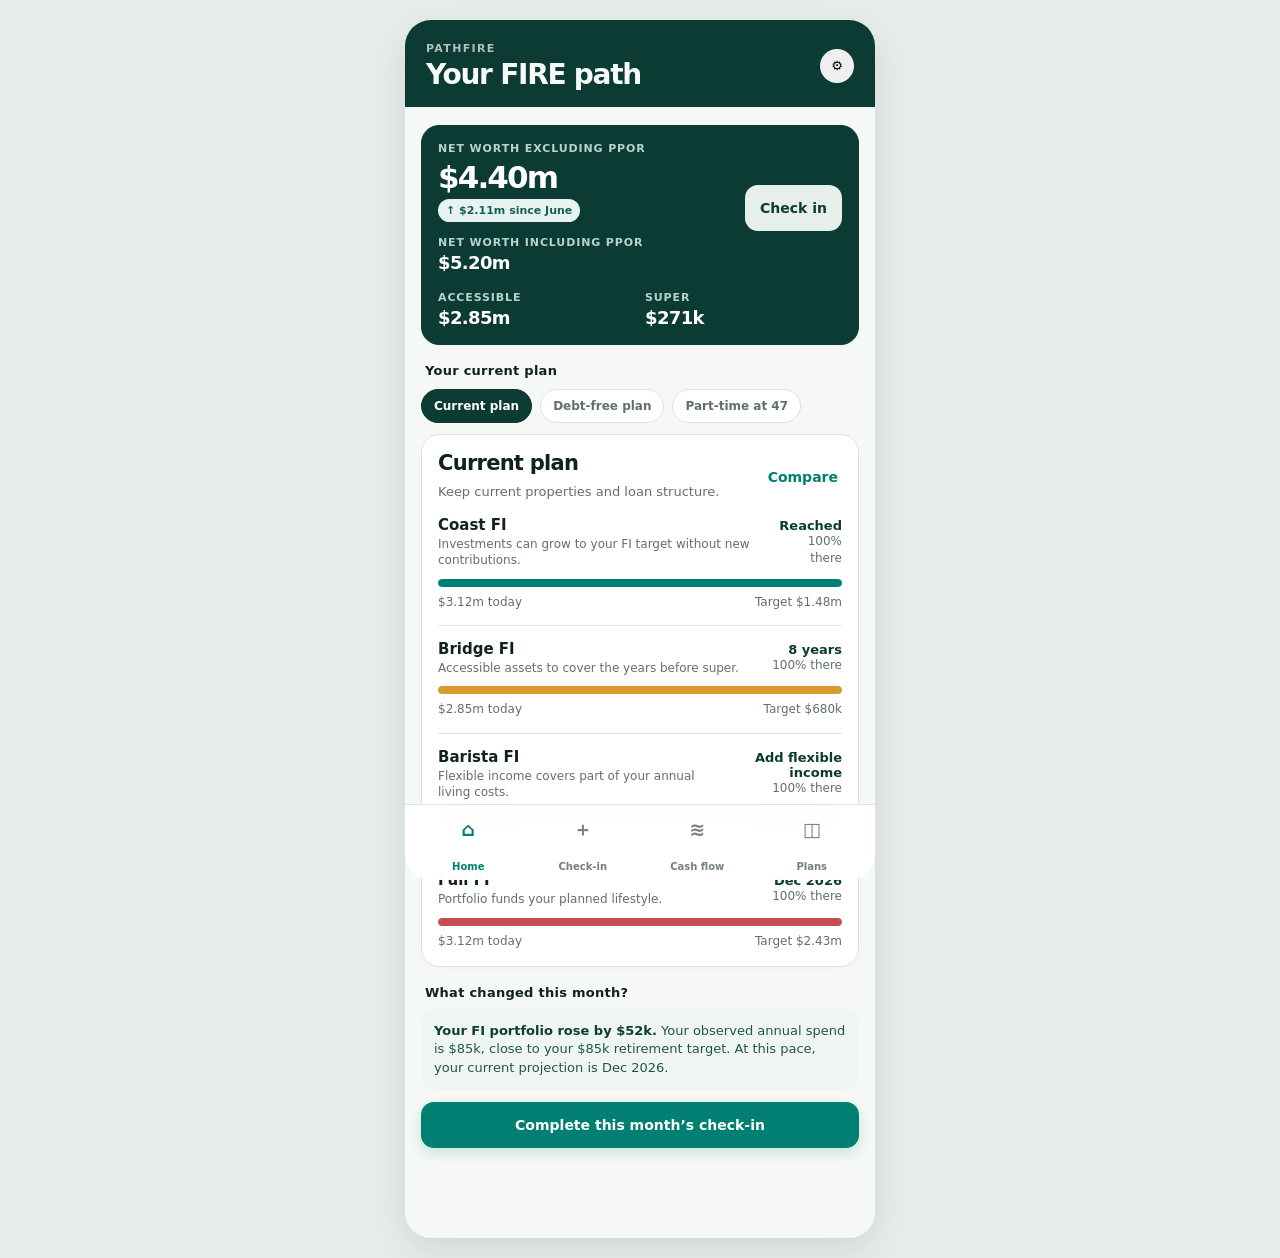
==== projects/australian-fire-prototype/index.html @ e7a64be4 "fix(pathfire): show debt-free target in plan summary" ====
<!doctype html>
<html lang="en-AU">
<head>
<meta charset="utf-8">
<meta name="viewport" content="width=device-width, initial-scale=1, viewport-fit=cover">
<meta name="theme-color" content="#0b1716">
<title>Pathfire — Australian FIRE tracker prototype</title>
<style>
  :root { --ink:#10211f; --muted:#61706c; --line:#dce3df; --paper:#f6f8f5; --surface:#fff; --pine:#0c3b34; --teal:#007f72; --mint:#bfe5d9; --gold:#d89b31; --rose:#c94e53; --shadow:0 12px 34px rgba(20,48,42,.10); }
  * { box-sizing:border-box; }
  html,body { margin:0; min-height:100%; background:#e7ece9; color:var(--ink); font-family: Inter, ui-sans-serif, system-ui, -apple-system, BlinkMacSystemFont, "Segoe UI", sans-serif; }
  button,input,select { font:inherit; }
  button { cursor:pointer; }
  .app { max-width:470px; min-height:100vh; margin:0 auto; background:var(--paper); position:relative; overflow:hidden; padding-bottom:90px; }
  header { padding:22px 21px 18px; background:var(--pine); color:#f7fbf8; }
  .eyebrow { font-size:11px; text-transform:uppercase; letter-spacing:.12em; opacity:.70; font-weight:750; }
  h1 { margin:5px 0 0; font-size:28px; letter-spacing:-.045em; line-height:1.05; }
  h2 { font-size:21px; letter-spacing:-.035em; margin:0 0 8px; }
  h3 { font-size:15px; margin:0; letter-spacing:-.015em; }
  p { margin:0; }
  .sub { font-size:13px; color:var(--muted); line-height:1.45; }
  .topline { display:flex; align-items:center; justify-content:space-between; gap:12px; }
  .avatar { width:34px; height:34px; display:grid; place-items:center; border:1px solid rgba(255,255,255,.24); border-radius:50%; font-size:13px; font-weight:800; }
  main { padding:18px 16px 0; }
  .screen { display:none; animation:rise .2s ease-out; }
  .screen.active { display:block; }
  @keyframes rise { from {opacity:.2; transform:translateY(6px)} to {opacity:1; transform:none} }
  .card { background:var(--surface); border:1px solid var(--line); border-radius:18px; padding:16px; margin-bottom:12px; box-shadow:0 2px 7px rgba(15,30,25,.025); }
  .card.dark { background:var(--pine); border-color:var(--pine); color:white; }
  .hero-number { font-size:31px; letter-spacing:-.06em; font-weight:760; margin:4px 0; }
  .row { display:flex; align-items:center; justify-content:space-between; gap:12px; }
  .stack { display:grid; gap:10px; }
  .split { display:grid; grid-template-columns:1fr 1fr; gap:10px; }
  .metric-label { font-size:11px; text-transform:uppercase; letter-spacing:.08em; color:var(--muted); font-weight:750; }
  .dark .metric-label { color:#b6d4cd; }
  .metric-value { font-size:18px; font-weight:760; letter-spacing:-.035em; margin-top:3px; }
  .delta { color:var(--teal); font-size:12px; font-weight:700; }
  .pill { display:inline-flex; gap:5px; align-items:center; border-radius:99px; background:#e7f3ef; color:#176056; padding:5px 8px; font-size:11px; font-weight:750; }
  .pill.gold { background:#fbefd8; color:#8c5b0d; }
  .pill.rose { background:#fce9e8; color:#9c393e; }
  .progress { height:8px; background:#e6edeb; border-radius:99px; overflow:hidden; margin:10px 0 7px; }
  .progress > span { display:block; height:100%; border-radius:inherit; background:var(--teal); }
  .progress.gold > span { background:var(--gold); }
  .progress.rose > span { background:var(--rose); }
  .milestone { padding:14px 0; border-bottom:1px solid var(--line); }
  .milestone:last-child { border-bottom:0; padding-bottom:0; }
  .milestone:first-child { padding-top:3px; }
  .milestone .name { font-weight:760; font-size:15px; }
  .milestone .description { font-size:12px; color:var(--muted); margin-top:2px; line-height:1.35; }
  .milestone .date { font-size:13px; font-weight:730; color:var(--pine); text-align:right; }
  .section-title { margin:18px 4px 9px; font-size:13px; letter-spacing:.02em; font-weight:780; }
  .action { border:0; background:var(--teal); color:white; border-radius:13px; min-height:46px; padding:0 15px; font-weight:760; font-size:14px; box-shadow:0 5px 13px rgba(0,127,114,.18); }
  .action.secondary { background:#e7efeb; color:var(--pine); box-shadow:none; }
  .action.ghost { background:transparent; color:var(--teal); box-shadow:none; padding:0 4px; min-height:auto; }
  .action.full { width:100%; }
  .nav { position:fixed; bottom:0; left:50%; transform:translateX(-50%); width:min(470px,100%); background:rgba(255,255,255,.96); backdrop-filter:blur(12px); border-top:1px solid var(--line); height:76px; display:flex; justify-content:space-around; z-index:5; padding:7px 6px env(safe-area-inset-bottom); }
  .nav button { flex:1; border:0; background:transparent; color:#73817d; display:grid; place-items:center; gap:3px; font-size:10px; font-weight:680; }
  .nav .nav-icon { height:24px; font-size:19px; line-height:1; }
  .nav button.active { color:var(--teal); }
  .notice { padding:13px; border-radius:14px; background:#eef5f2; color:#24554d; font-size:13px; line-height:1.42; }
  .notice strong { color:#113d36; }
  .list-item { display:flex; align-items:center; justify-content:space-between; gap:10px; padding:13px 0; border-bottom:1px solid var(--line); }
  .list-item:last-child { border-bottom:0; }
  .item-name { font-size:14px; font-weight:720; }
  .item-meta { font-size:12px; color:var(--muted); margin-top:2px; }
  .item-value { font-size:14px; font-weight:760; text-align:right; }
  .item-value.negative { color:var(--rose); }
  .form-header { padding:1px 4px 14px; }
  label { display:block; font-size:12px; font-weight:720; color:#3e514d; margin:15px 0 6px; }
  input,select { width:100%; border:1px solid #cfd9d5; background:white; min-height:46px; border-radius:11px; padding:0 12px; color:var(--ink); outline:none; }
  input:focus,select:focus { border-color:var(--teal); box-shadow:0 0 0 3px rgba(0,127,114,.12); }
  .input-prefix { position:relative; }
  .input-prefix span { position:absolute; left:13px; top:13px; color:var(--muted); font-weight:700; }
  .input-prefix input { padding-left:29px; }
  .check-row { display:flex; align-items:center; gap:11px; padding:12px 0; }
  .check-row input { width:20px; min-height:20px; accent-color:var(--teal); }
  .stepper { display:flex; gap:6px; margin:14px 0 18px; }
  .stepper span { height:5px; flex:1; background:#dbe4e0; border-radius:4px; }
  .stepper span.active { background:var(--teal); }
  .small { font-size:12px; color:var(--muted); line-height:1.45; }
  .scenario-select { display:flex; gap:8px; overflow:auto; padding:2px 0 11px; scrollbar-width:none; }
  .scenario-select button { white-space:nowrap; border:1px solid var(--line); background:white; color:var(--muted); border-radius:99px; padding:9px 12px; font-size:12px; font-weight:730; }
  .scenario-select button.active { color:white; background:var(--pine); border-color:var(--pine); }
  .chart { height:150px; position:relative; margin:8px 0 6px; padding:13px 0 20px; }
  .chart .grid { position:absolute; inset:10px 0 24px; background:repeating-linear-gradient(to bottom,transparent,transparent 33%,#e7ecea 34%); }
  .chart svg { position:absolute; inset:0; width:100%; height:100%; overflow:visible; }
  .chart-labels { position:absolute; bottom:0; left:0; right:0; display:flex; justify-content:space-between; font-size:10px; color:var(--muted); }
  .modal-backdrop { display:none; position:fixed; inset:0; background:rgba(11,25,22,.42); z-index:20; padding:18px; align-items:flex-end; }
  .modal-backdrop.show { display:flex; }
  .sheet { width:min(470px,100%); margin:auto; max-height:88vh; overflow:auto; background:var(--paper); border-radius:22px 22px 14px 14px; padding:18px 16px 24px; box-shadow:var(--shadow); animation:up .2s ease; }
  @keyframes up { from{transform:translateY(20px);opacity:.4} to{transform:none;opacity:1} }
  .sheet-handle { width:38px; height:4px; background:#c4d0cb; border-radius:99px; margin:0 auto 16px; }
  .close { border:0; background:#e7efeb; color:var(--pine); width:34px; height:34px; border-radius:50%; font-size:18px; }
  .empty { border:1px dashed #b9cac3; border-radius:14px; padding:15px; text-align:center; font-size:13px; color:var(--muted); }
  .toast { position:fixed; left:50%; transform:translateX(-50%) translateY(20px); bottom:90px; background:#102c27; color:#fff; border-radius:12px; padding:11px 14px; font-size:13px; opacity:0; pointer-events:none; transition:.25s; z-index:30; }
  .toast.show { opacity:1; transform:translateX(-50%) translateY(0); }
  .onboarding { min-height:100vh; background:var(--pine); padding:26px 20px 28px; color:#f7fbf8; display:none; }
  .onboarding.show { display:block; }
  .onboarding .brand { font-weight:800; letter-spacing:-.04em; font-size:22px; }
  .onboard-card { margin-top:32px; background:#f7faf8; color:var(--ink); border-radius:22px; padding:20px; }
  .onboarding .action.secondary { background:#dbece6; }
  @media (min-width:720px) { body { padding:20px; } .app { min-height:calc(100vh - 40px); border-radius:26px; box-shadow:var(--shadow); } .nav { bottom:20px; border-radius:0 0 26px 26px; } }
</style>
</head>
<body>
<div class="onboarding" id="onboarding">
  <div class="brand">Pathfire</div>
  <div class="eyebrow" style="margin-top:7px">Australian FIRE tracker</div>
  <div class="onboard-card" id="onboardCard"></div>
</div>

<div class="app" id="app">
  <header id="header">
    <div class="topline"><div><div class="eyebrow">Pathfire</div><h1 id="headerTitle">Your FIRE path</h1></div><button class="avatar" aria-label="Open plan settings" title="Plan settings" onclick="showScreen('settings')">⚙</button></div>
  </header>
  <main>
    <section class="screen active" id="dashboard"></section>
    <section class="screen" id="checkin"></section>
    <section class="screen" id="cashflow"></section>
    <section class="screen" id="plans"></section>
    <section class="screen" id="settings"></section>
  </main>
  <nav class="nav" aria-label="Primary navigation">
    <button class="active" data-screen="dashboard"><span class="nav-icon">⌂</span><span>Home</span></button>
    <button data-screen="checkin"><span class="nav-icon">＋</span><span>Check-in</span></button>
    <button data-screen="cashflow"><span class="nav-icon">≋</span><span>Cash flow</span></button>
    <button data-screen="plans"><span class="nav-icon">◫</span><span>Plans</span></button>
  </nav>
</div>
<div class="modal-backdrop" id="modal"><div class="sheet" id="sheet"></div></div>
<div class="toast" id="toast"></div>

<script>
const AUD = new Intl.NumberFormat('en-AU',{style:'currency',currency:'AUD',maximumFractionDigits:0});
const money = n => AUD.format(n || 0);
const shortMoney = n => n >= 1000000 ? '$'+(n/1000000).toFixed(n>=10000000?0:2)+'m' : n >=1000 ? '$'+Math.round(n/1000)+'k' : money(n);
const clamp = (n,min,max)=>Math.min(max,Math.max(min,n));
const defaultState = {
  started:true, activeScenario:'current',
  profile:{age:40, retirementAge:52, preservationAge:60, withdrawalRate:3.5, inflationRate:2.5, retirementSpend:85000},
  assets:[
    {id:'cash',name:'Cash & savings',type:'cash',balance:189000,annualReturn:3.5,fi:true,accessible:true},
    {id:'super',name:'Super',type:'superannuation',balance:271000,annualReturn:7.5,fi:true,accessible:false},
    {id:'etf',name:'ETFs',type:'investment',balance:80000,annualReturn:7,fi:true,accessible:true},
    {id:'shares',name:'Direct shares',type:'investment',balance:2581814,annualReturn:7,fi:true,accessible:true},
    {id:'ppor',name:'Primary residence',type:'primary_residence',balance:2062000,annualReturn:3.5,fi:false,accessible:false},
    {id:'ip1',name:'Investment property',type:'investment_property',balance:1632000,annualReturn:3.5,fi:false,accessible:false}
  ],
  debts:[
    {id:'mortgage',name:'PPOR loan',type:'loan',balance:1260000,annualInterestRate:6.0,linked:'ppor'},
    {id:'iploan',name:'Investment loan',type:'loan',balance:75000,annualInterestRate:6.5,linked:'ip1'},
    {id:'loc',name:'Line of credit',type:'other',balance:30000,annualInterestRate:7.0},
    {id:'otherloan',name:'Credit card debt',type:'credit_card',balance:250000,annualInterestRate:0}
  ],
  income:{Employment:17500,'Rental income':4100,'Distributions':1100},
  expenses:{Housing:4300,'Investment property':950,'Utilities & communications':760,'Food & household':2400,Transport:680,Health:580,'Family & education':1350,Lifestyle:1100,Other:380},
  history:[
    {label:'Feb',net:2930000,fi:2850000,spend:80100},{label:'Mar',net:2970000,fi:2895000,spend:81100},{label:'Apr',net:3015000,fi:2945000,spend:82300},{label:'May',net:3048000,fi:3005000,spend:83000},{label:'Jun',net:3090000,fi:3070000,spend:83700},{label:'Jul',net:3138814,fi:3121814,spend:84500}
  ],
  scenarios:{
    current:{name:'Current plan',flexIncome:0,accessibleExclude:0,note:'Keep current properties and loan structure.'},
    debtfree:{name:'Debt-free plan',flexIncome:0,accessibleExclude:0,note:'Mortgage and loan repayments no longer form part of lifestyle spending.'},
    barista:{name:'Part-time at 47',flexIncome:36000,accessibleExclude:0,note:'Flexible work funds part of annual living costs.'}
  }
};
let state = JSON.parse(localStorage.getItem('pathfirePrototype') || JSON.stringify(defaultState));
let checkStep = 1, activeCheckinPeriod = null;
function normaliseAssetType(type){ return ['super','smsf'].includes(type) ? 'superannuation' : type; }
function defaultAnnualReturn(type){ return ({cash:3.5,investment:7,superannuation:7.5,primary_residence:3.5,investment_property:3.5,other:0})[normaliseAssetType(type)] ?? 0; }
function calculateRealReturn(annualReturn, inflationRate){ return ((1 + Number(annualReturn || 0) / 100) / (1 + Number(inflationRate || 0) / 100) - 1) * 100; }
function normaliseLiabilityType(type){ return ['ppor_loan','investment_property_loan','margin_loan','car_loan','personal_loan','smsf_loan'].includes(type) ? 'loan' : type; }
function defaultLiabilityType(name=''){
  const value=name.toLowerCase();
  if(value.includes('credit card')) return 'credit_card';
  if(value.includes('loan') || value.includes('mortgage') || value.includes('margin')) return 'loan';
  return 'other';
}
function suggestedAssetTypeForLiability(){ return ''; }
function linkableAssets(assets=state.assets){ return assets; }
function isUsualLiabilityAssetPair(liabilityType,assetType){ const suggested=suggestedAssetTypeForLiability(liabilityType); return !suggested || suggested===assetType; }
const protectedScenarioNames={current:'Current plan',debtfree:'Debt-free plan',barista:'Part-time at 47'};
function isCustomScenario(key){ return !Object.hasOwn(protectedScenarioNames,key); }
function renameScenario(key,name){ const scenario=state.scenarios[key], trimmed=String(name||'').trim(); if(!scenario||!isCustomScenario(key)||!trimmed) return false; scenario.name=trimmed.slice(0,80); return true; }
function deleteScenario(key){ if(!state.scenarios[key]||!isCustomScenario(key)) return false; delete state.scenarios[key]; if(state.activeScenario===key) state.activeScenario='current'; return true; }
function normaliseState(){
  state.profile.inflationRate ??= 2.5;
  state.scenarios ??={};
  Object.entries(protectedScenarioNames).forEach(([key,name])=>{if(state.scenarios[key]) state.scenarios[key].name=name;});
  Object.values(state.scenarios).forEach(scenario=>{ delete scenario.spend; delete scenario.workEndAge; });
  state.assets.forEach(asset => { asset.type=normaliseAssetType(asset.type); asset.annualReturn ??= defaultAnnualReturn(asset.type); });
  state.debts.forEach(debt => { debt.annualInterestRate ??= 0; if(debt.name==='Home loan') debt.name='PPOR loan'; if(debt.name==='Other loan') debt.name='Credit card debt'; debt.type=normaliseLiabilityType(debt.type ?? defaultLiabilityType(debt.name)); });
  state.history ??=[]; state.history.forEach(normaliseCheckinRecord);
}
function save(){ localStorage.setItem('pathfirePrototype',JSON.stringify(state)); }
function addExpenseCategory(name='New category'){
  const base=(name||'New category').trim() || 'New category'; let candidate=base, suffix=2;
  while(Object.hasOwn(state.expenses,candidate)) candidate=`${base} ${suffix++}`;
  state.expenses[candidate]=0; save(); return candidate;
}
function setExpenseCategory(previousName,nextName,amount){
  if(!Object.hasOwn(state.expenses,previousName)) return false;
  const name=(nextName||'').trim(); if(!name) return false;
  delete state.expenses[previousName]; state.expenses[name]=Math.max(0,Number(amount)||0); save(); return true;
}
function removeExpenseCategory(name){ if(!Object.hasOwn(state.expenses,name)) return false; delete state.expenses[name]; save(); return true; }
function removeAsset(id){
  const index=state.assets.findIndex(asset=>asset.id===id); if(index<0) return false;
  state.assets.splice(index,1); state.debts.forEach(debt=>{if(debt.linked===id) debt.linked='';}); save(); return true;
}
function removeLiability(id){ const index=state.debts.findIndex(debt=>debt.id===id); if(index<0) return false; state.debts.splice(index,1); save(); return true; }
const CHECKIN_MONTHS=['January','February','March','April','May','June','July','August','September','October','November','December'];
function checkinPeriod({month,year}={},date=new Date()){
  const fallbackMonth=CHECKIN_MONTHS[date.getMonth()], fallbackYear=date.getFullYear();
  const legacyMonth=CHECKIN_MONTHS.find(item=>item.toLowerCase().startsWith(String(month||'').trim().toLowerCase().slice(0,3)));
  return {month:CHECKIN_MONTHS.includes(month)?month:(legacyMonth||fallbackMonth),year:Math.max(2000,Number(year)||fallbackYear)};
}
function checkinLabel(month,year){ return `${month} ${year}`; }
function checkinMetrics({assets=[],debts=[],income={},expenses={}}){
  const assetTotal=assets.reduce((total,asset)=>total+Math.max(0,Number(asset.balance)||0),0), debtTotal=debts.reduce((total,debt)=>total+Math.max(0,Number(debt.balance)||0),0);
  const fi=assets.filter(asset=>asset.fi).reduce((total,asset)=>total+Math.max(0,Number(asset.balance)||0),0);
  const annualSpending=(Object.values(expenses).reduce((total,value)=>total+Math.max(0,Number(value)||0),0)+debts.reduce((total,debt)=>total+Math.max(0,Number(debt.balance)||0)*Math.max(0,Number(debt.annualInterestRate)||0)/100/12,0))*12;
  const pporAssets=assets.filter(asset=>asset.type==='primary_residence'), pporAssetIds=new Set(pporAssets.map(asset=>asset.id)), ppor=pporAssets.reduce((total,asset)=>total+Math.max(0,Number(asset.balance)||0),0), pporDebt=debts.filter(debt=>pporAssetIds.has(debt.linked)).reduce((total,debt)=>total+Math.max(0,Number(debt.balance)||0),0);
  return {net:assetTotal-debtTotal,netExPpor:(assetTotal-ppor)-(debtTotal-pporDebt),fi,spend:annualSpending};
}
function checkinCashflowMetrics({assets=[],debts=[],income={},expenses={}}){
  const manualIncome=Object.values(income).reduce((total,value)=>total+Math.max(0,Number(value)||0),0);
  const cashInterest=assets.filter(asset=>asset.type==='cash'&&Number(asset.annualReturn)>0).reduce((total,asset)=>total+Math.max(0,Number(asset.balance)||0)*Number(asset.annualReturn)/100/12,0);
  const manualSpending=Object.values(expenses).reduce((total,value)=>total+Math.max(0,Number(value)||0),0);
  const liabilityInterest=debts.reduce((total,debt)=>total+Math.max(0,Number(debt.balance)||0)*Math.max(0,Number(debt.annualInterestRate)||0)/100/12,0);
  const incomeTotal=manualIncome+cashInterest, spending=manualSpending+liabilityInterest;
  return {income:incomeTotal,spending,surplus:incomeTotal-spending,manualIncome,cashInterest,manualSpending,liabilityInterest};
}
function makeCheckinSnapshot({month,year,note}={},source=state){
  const period=checkinPeriod({month,year}), assets=(source.assets||[]).map(asset=>({...asset})), debts=(source.debts||[]).map(debt=>({...debt})), income={...(source.income||{})}, expenses={...(source.expenses||{})}, metrics=checkinMetrics({assets,debts,income,expenses});
  return {month:period.month,year:period.year,label:checkinLabel(period.month,period.year),note:String(note??'').trim(),assets,debts,income,expenses,...metrics};
}
function sortCheckins(checkins){ return [...checkins].sort((left,right)=>{ const a=checkinPeriod(left), b=checkinPeriod(right); return b.year-a.year||CHECKIN_MONTHS.indexOf(b.month)-CHECKIN_MONTHS.indexOf(a.month); }); }
function checkinSnapshotForEditing(checkin,source=state){
  if(Array.isArray(checkin.assets)&&Array.isArray(checkin.debts)&&checkin.income&&checkin.expenses) return checkin;
  return makeCheckinSnapshot({month:checkin.month||checkin.label,year:checkin.year,note:checkin.note},source);
}
function normaliseCheckinRecord(checkin){
  const period=checkinPeriod({month:checkin.month||checkin.label,year:checkin.year}); checkin.month=period.month; checkin.year=period.year; checkin.label=checkinLabel(period.month,period.year); checkin.note ??='';
  if(Array.isArray(checkin.assets)&&Array.isArray(checkin.debts)&&checkin.income&&checkin.expenses) Object.assign(checkin,makeCheckinSnapshot(checkin,checkin));
  return checkin;
}
function deleteHistoricalCheckin(index){ if(index<0||index>=state.history.length) return false; const [deleted]=state.history.splice(index,1); save(); return deleted; }
function updateHistoricalCheckin(index,changes={}){
  const checkin=state.history[index]; if(!checkin) return false;
  const assets=changes.assets??checkin.assets, debts=changes.debts??checkin.debts, income=changes.income??checkin.income, expenses=changes.expenses??checkin.expenses;
  const hasSnapshot=Array.isArray(assets)&&Array.isArray(debts)&&income&&expenses;
  if(hasSnapshot){ Object.assign(checkin,makeCheckinSnapshot({month:changes.month??checkin.month,year:changes.year??checkin.year,note:changes.note??checkin.note},{assets,debts,income,expenses})); }
  else { const period=checkinPeriod({month:changes.month??changes.label??checkin.month??checkin.label,year:changes.year??checkin.year}); checkin.month=period.month; checkin.year=period.year; checkin.label=checkinLabel(period.month,period.year); checkin.net=Math.max(0,Number(changes.net??checkin.net)||0); checkin.fi=Math.max(0,Number(changes.fi??checkin.fi)||0); checkin.spend=Math.max(0,Number(changes.spend??checkin.spend)||0); checkin.note=String(changes.note??checkin.note??'').trim(); }
  save(); return checkin;
}
normaliseState();
function incomeLines(income=state.income){ return Object.entries(income).map(([name,monthly])=>({name,monthly:Number(monthly)||0})); }
function cashIncomeLines(assets=state.assets){ return assets.filter(asset=>asset.type==='cash'&&Number(asset.annualReturn)>0).map(asset=>({name:`Estimated interest — ${asset.name}`,monthly:Number(asset.balance||0)*Number(asset.annualReturn)/100/12})); }
function addIncomeSource(name='New income source'){
  const base=(name||'New income source').trim() || 'New income source'; let candidate=base, suffix=2;
  while(Object.hasOwn(state.income,candidate)) candidate=`${base} ${suffix++}`;
  state.income[candidate]=0; save(); return candidate;
}
function setIncomeSource(oldName,newName,monthly){
  if(!Object.hasOwn(state.income,oldName)) return false;
  const name=(newName||'').trim(); if(!name) return false;
  delete state.income[oldName]; state.income[name]=Math.max(0,Number(monthly)||0); save(); return true;
}
function removeIncomeSource(name){ if(!Object.hasOwn(state.income,name)) return false; delete state.income[name]; save(); return true; }
function cashflowSource(){
  const latest=sortCheckins(state.history)[0];
  if(!(Array.isArray(latest?.assets)&&Array.isArray(latest?.debts)&&latest.income&&latest.expenses)) return state;
  return {
    ...latest,
    assets:latest.assets.map(asset=>{const settings=state.assets.find(item=>item.id===asset.id); return settings ? {...asset,type:settings.type,annualReturn:settings.annualReturn,fi:settings.fi,accessible:settings.accessible} : asset;}),
    debts:latest.debts.map(debt=>{const settings=state.debts.find(item=>item.id===debt.id); return settings ? {...debt,type:settings.type,annualInterestRate:settings.annualInterestRate,linked:settings.linked} : debt;})
  };
}
function calc(source=state){
  const assetRecords=source.assets||[], debtRecords=source.debts||[], incomeSources=source.income||{}, expenseCategories=source.expenses||{};
  const assets=assetRecords.reduce((a,x)=>a+x.balance,0), debt=debtRecords.reduce((a,x)=>a+x.balance,0);
  const primaryAssets=assetRecords.filter(asset=>asset.type==='primary_residence'), primaryAssetIds=new Set(primaryAssets.map(asset=>asset.id));
  const ppor=primaryAssets.reduce((total,asset)=>total+asset.balance,0), pporDebt=debtRecords.filter(debt=>primaryAssetIds.has(debt.linked)).reduce((total,debt)=>total+debt.balance,0);
  const assetEquity=assetRecords.map(asset=>{const linkedDebt=debtRecords.filter(debt=>debt.linked===asset.id).reduce((total,debt)=>total+debt.balance,0);return {...asset,linkedDebt,equity:asset.balance-linkedDebt};});
  const fiAssets=assetRecords.filter(x=>x.fi);
  const accessible=fiAssets.filter(x=>x.accessible).reduce((a,x)=>a+x.balance,0);
  const superBal=fiAssets.filter(x=>!x.accessible).reduce((a,x)=>a+x.balance,0);
  const fi=accessible+superBal;
  const weightedRealReturn=fi ? fiAssets.reduce((total,asset)=>total+asset.balance*calculateRealReturn(asset.annualReturn,state.profile.inflationRate),0)/fi : 0;
  const manualIncome=Object.values(incomeSources).reduce((a,x)=>a+Number(x),0), cashInterestLines=cashIncomeLines(assetRecords), cashIncome=cashInterestLines.reduce((total,line)=>total+line.monthly,0), income=manualIncome+cashIncome, expenses=Object.values(expenseCategories).reduce((a,x)=>a+Number(x),0);
  const interestLines=debtRecords.map(debt=>({name:`Interest — ${debt.name}`,monthly:debt.balance*Number(debt.annualInterestRate||0)/100/12}));
  const monthlyInterest=interestLines.reduce((total,line)=>total+line.monthly,0), totalExpenses=expenses+monthlyInterest;
  return {assets,debt,net:assets-debt,netExPpor:(assets-ppor)-(debt-pporDebt),assetEquity,accessible,superBal,fi,fiAssets,weightedRealReturn,manualIncome,cashIncome,cashInterestLines,income,expenses,interestLines,monthlyInterest,totalExpenses,surplus:income-totalExpenses};
}
function scenarioCalc(key=state.activeScenario){
  const c=calc(), p=state.profile, s=state.scenarios[key];
  const spend=p.retirementSpend, workEndAge=p.retirementAge;
  const wr=p.withdrawalRate/100, rr=c.weightedRealReturn/100;
  const netSpend=Math.max(0,spend-s.flexIncome);
  const full=netSpend/wr;
  const years=Math.max(0,workEndAge-p.age);
  const coast=rr > -1 ? full/Math.pow(1+rr,years) : full;
  const barista=Math.max(0,spend-s.flexIncome)/wr;
  const bridgeYears=Math.max(0,p.preservationAge-workEndAge);
  const bridge=Math.max(0,netSpend*bridgeYears);
  const debtPayoff=key==='debtfree' ? Math.max(0,c.debt) : 0;
  const debtFreeCapitalRequired=full+debtPayoff;
  const target=key==='debtfree' ? debtFreeCapitalRequired : full;
  const monthlyContribution=Math.max(0,c.surplus);
  let portfolio=c.fi, months=0;
  while(portfolio<target && months<720){ portfolio=portfolio*Math.pow(1+rr,1/12)+monthlyContribution; months++; }
  const date=months<720?new Date(new Date().getFullYear(),new Date().getMonth()+months,1):null;
  return {...s,spend,workEndAge,full,coast,barista,bridge,netSpend,debtPayoff,debtFreeCapitalRequired,target,years,monthlyContribution,realReturn:rr,projected:date ? date.toLocaleString('en-AU',{month:'short',year:'numeric'}) : 'Not reached', date};
}
function milestone(name,description,current,target,date,colour=''){ const pct=target?clamp(current/target*100,0,100):0; return `<div class="milestone"><div class="row"><div><div class="name">${name}</div><div class="description">${description}</div></div><div><div class="date">${date}</div><div class="small" style="text-align:right">${pct.toFixed(0)}% there</div></div></div><div class="progress ${colour}"><span style="width:${pct}%"></span></div><div class="row small"><span>${shortMoney(current)} today</span><span>Target ${shortMoney(target)}</span></div></div>`; }
function dashboardSnapshotMetrics(history,current){
  const latest=sortCheckins(history)[0];
  if(!Array.isArray(latest?.assets)||!Array.isArray(latest?.debts)) return {net:current.net,netExPpor:current.netExPpor,accessible:current.accessible,superBal:current.superBal};
  const metrics=checkinMetrics(latest), fiAssets=latest.assets.filter(asset=>asset.fi);
  return {net:metrics.net,netExPpor:metrics.netExPpor,accessible:fiAssets.filter(asset=>asset.accessible).reduce((total,asset)=>total+Math.max(0,Number(asset.balance)||0),0),superBal:fiAssets.filter(asset=>!asset.accessible).reduce((total,asset)=>total+Math.max(0,Number(asset.balance)||0),0)};
}
function renderDashboard(){ const c=calc(), s=scenarioCalc(), dashboard=dashboardSnapshotMetrics(state.history,c), historySpend=state.history.at(-1)?.spend??c.totalExpenses*12; const prev=state.history[state.history.length-2]?.net || c.net; const delta=c.net-prev; document.getElementById('dashboard').innerHTML=`
 <div class="card dark"><div class="row"><div><div class="metric-label">Net worth excluding PPOR</div><div class="hero-number">${shortMoney(dashboard.netExPpor)}</div><span class="pill">${delta>=0?'↑':'↓'} ${shortMoney(Math.abs(delta))} since June</span><div style="margin-top:14px"><div class="metric-label">Net worth including PPOR</div><div class="metric-value">${shortMoney(dashboard.net)}</div></div></div><button class="action secondary" onclick="showScreen('checkin')">Check in</button></div><div class="split" style="margin-top:18px"><div><div class="metric-label">Accessible</div><div class="metric-value">${shortMoney(dashboard.accessible)}</div></div><div><div class="metric-label">Super</div><div class="metric-value">${shortMoney(dashboard.superBal)}</div></div></div></div>
 <div class="section-title">Your current plan</div>
 <div class="scenario-select">${scenarioButtons()}</div>
 <div class="card"><div class="row"><div><h2>${s.name}</h2><p class="sub">${s.note}</p></div><button class="action ghost" onclick="showScreen('plans')">Compare</button></div>
 ${milestone('Coast FI','Investments can grow to your FI target without new contributions.',c.fi,s.coast,c.fi>=s.coast?'Reached':`Age ${state.profile.retirementAge}`)}
 ${milestone('Bridge FI','Accessible assets to cover the years before super.',c.accessible,s.bridge,`${Math.max(0,state.profile.preservationAge-state.profile.retirementAge)} years`, 'gold')}
 ${milestone('Barista FI','Flexible income covers part of your annual living costs.',c.fi,s.barista,s.flexIncome?`${money(s.flexIncome)}/yr work`:'Add flexible income', 'gold')}
 ${milestone('Full FI','Portfolio funds your planned lifestyle.',c.fi,s.full,s.projected,'rose')}
 </div>
 <div class="section-title">What changed this month?</div>
 <div class="notice"><strong>Your FI portfolio rose by ${shortMoney(Math.max(0,c.fi-(state.history[state.history.length-2]?.fi||c.fi)))}.</strong> Your observed annual spend is ${shortMoney(historySpend)}, close to your ${shortMoney(state.profile.retirementSpend)} retirement target. ${s.projected !== 'Not reached' ? `At this pace, your current projection is ${s.projected}.` : 'Your target is not reached under the current assumptions.'}</div>
 <div style="height:12px"></div><button class="action full" onclick="openCurrentCheckin()">Complete this month’s check-in</button>`; }
function scenarioButtons(){return Object.entries(state.scenarios).map(([k,v])=>`<button class="${state.activeScenario===k?'active':''}" onclick="state.activeScenario='${k}';save();renderAll()">${v.name}</button>`).join('');}
function incomeCheckinRows(){ return Object.entries(state.income).map(([name,value])=>`<div data-income-row="${encodeURIComponent(name)}" class="card" style="padding:14px;margin:12px 0"><label>Income source</label><input data-income-name value="${escapeHTML(name)}"><label>Monthly after-tax amount</label><div class="input-prefix"><span>$</span><input type="number" data-income-amount value="${value}"></div><button class="action ghost" style="color:#9c393e;margin-top:10px" onclick="deleteCheckinIncomeSource('${encodeURIComponent(name)}')">Delete income source</button></div>`).join(''); }
function expenseCheckinRows(){ return Object.entries(state.expenses).map(([name,value])=>`<div data-expense-row="${encodeURIComponent(name)}" class="card" style="padding:14px;margin:12px 0"><label>Spending category</label><input data-expense-name value="${escapeHTML(name)}"><label>Monthly amount</label><div class="input-prefix"><span>$</span><input type="number" data-expense-amount value="${value}"></div><button class="action ghost" style="color:#9c393e;margin-top:10px" onclick="deleteCheckinExpenseCategory('${encodeURIComponent(name)}')">Delete category</button></div>`).join(''); }
function syncIncomeAndSpending(){
  const income={}, expenses={};
  document.querySelectorAll('[data-income-row]').forEach(row=>{const name=row.querySelector('[data-income-name]').value.trim(), amount=Math.max(0,Number(row.querySelector('[data-income-amount]').value)||0); if(name) income[name]=(income[name]||0)+amount;});
  document.querySelectorAll('[data-expense-row]').forEach(row=>{const name=row.querySelector('[data-expense-name]').value.trim(), amount=Math.max(0,Number(row.querySelector('[data-expense-amount]').value)||0); if(name) expenses[name]=(expenses[name]||0)+amount;});
  state.income=income; state.expenses=expenses; save();
}
function addCheckinIncomeSource(){ syncIncomeAndSpending(); addIncomeSource(); renderCheckinForm(); }
function deleteCheckinIncomeSource(encodedName){ const row=document.querySelector(`[data-income-row="${encodedName}"]`), name=row?.querySelector('[data-income-name]').value.trim(); syncIncomeAndSpending(); if(name) removeIncomeSource(name); renderCheckinForm(); }
function addCheckinExpenseCategory(){ syncIncomeAndSpending(); addExpenseCategory(); renderCheckinForm(); }
function deleteCheckinExpenseCategory(encodedName){ const row=document.querySelector(`[data-expense-row="${encodedName}"]`), name=row?.querySelector('[data-expense-name]').value.trim(); syncIncomeAndSpending(); if(name) removeExpenseCategory(name); renderCheckinForm(); }
function checkinMonthOptions(selected){ return CHECKIN_MONTHS.map(month=>`<option value="${month}" ${month===selected?'selected':''}>${month}</option>`).join(''); }
function historicalCheckinRows(){ return sortCheckins(state.history).map(checkin=>{ const index=state.history.indexOf(checkin); return `<div class="card"><div class="row"><div><h3>${escapeHTML(checkin.label)}</h3>${checkin.note?`<p class="sub">${escapeHTML(checkin.note)}</p>`:''}</div><div><button class="action ghost" onclick="openHistoricalCheckin(${index})">Update</button><button class="action ghost" style="color:#9c393e" onclick="deleteHistoricalCheckinUI(${index})">Delete</button></div></div><div class="split" style="margin-top:14px"><div><div class="metric-label">Net worth excluding PPOR</div><div class="metric-value">${Number.isFinite(checkin.netExPpor)?shortMoney(checkin.netExPpor):'Not recorded'}</div></div><div><div class="metric-label">FI portfolio</div><div class="metric-value">${shortMoney(checkin.fi)}</div></div></div><div class="row small" style="margin-top:12px"><span>Net worth</span><strong>${shortMoney(checkin.net)}</strong></div><div class="row small" style="margin-top:12px"><span>Annual spending</span><strong>${money(checkin.spend)}</strong></div><p class="small" style="margin-top:10px">${Array.isArray(checkin.assets)?`${checkin.assets.length} asset balances · ${checkin.debts.length} liability balances · ${Object.keys(checkin.income).length} income sources · ${Object.keys(checkin.expenses).length} spending categories`:'No detailed snapshot yet — select Update to enter the asset, liability, income and spending lines.'}</p></div>`; }).join(''); }
function renderCheckin(){ document.getElementById('checkin').innerHTML=`<div class="form-header"><h2>Check-ins</h2><p class="sub">Review and correct previous monthly snapshots, or complete the current month.</p></div><button class="action full" onclick="openCurrentCheckin()">Complete check-in for this month</button><div class="section-title">Previous check-ins</div>${historicalCheckinRows()}`; }
function openCurrentCheckin(step=1){ checkStep=step; activeCheckinPeriod=checkinPeriod(); openModal(`<div id="checkinModal"></div>`); renderCheckinForm(); }
function selectedCheckinPeriod(){ return activeCheckinPeriod||checkinPeriod(); }
function setCurrentCheckinPeriod(){ activeCheckinPeriod=checkinPeriod({month:document.getElementById('checkinMonth').value,year:document.getElementById('checkinYear').value}); renderCheckinForm(); }
function renderCheckinForm(){ const period=selectedCheckinPeriod(); document.getElementById('checkinModal').innerHTML=`<div class="row"><div><h2>Current monthly check-in</h2><p class="sub">Choose the period before entering the month’s figures.</p></div><button class="close" onclick="closeModal()">×</button></div><label>Check-in period</label><div class="split"><select id="checkinMonth" onchange="setCurrentCheckinPeriod()">${checkinMonthOptions(period.month)}</select><input id="checkinYear" type="number" min="2000" max="2100" value="${period.year}" onchange="setCurrentCheckinPeriod()"></div><div class="stepper"><span class="${checkStep>=1?'active':''}"></span><span class="${checkStep>=2?'active':''}"></span><span class="${checkStep>=3?'active':''}"></span></div><div id="checkinModalBody"></div>`; renderCheckinFormBody(); }
function renderCheckinFormBody(){ const host=document.getElementById('checkinModalBody'); if(checkStep===1){ host.innerHTML=`<div class="card"><h3>1. Update balances</h3><p class="sub" style="margin-top:4px">Last month’s values are prefilled. Change only what moved.</p>${state.assets.filter(a=>a.type!=='primary_residence'&&a.type!=='investment_property').map(a=>`<label>${a.name}</label><div class="input-prefix"><span>$</span><input type="number" data-asset="${a.id}" value="${a.balance}"></div>`).join('')}${state.debts.map(d=>`<label>${d.name} owing</label><div class="input-prefix"><span>$</span><input type="number" data-debt="${d.id}" value="${d.balance}"></div>`).join('')}<div style="height:14px"></div><button class="action full" onclick="persistBalances();checkStep=2;renderCheckinForm()">Continue</button></div>`; }
 else if(checkStep===2){ host.innerHTML=`<div class="card"><h3>2. Income & spending</h3><p class="sub" style="margin-top:4px">Enter after-tax income and non-debt spending for the current month. Add, rename, update or delete the sources and categories below.</p><div class="section-title">Income sources</div>${incomeCheckinRows()}<button class="action secondary full" style="margin-top:8px" onclick="addCheckinIncomeSource()">+ Add income source</button><div class="section-title">Spending categories</div>${expenseCheckinRows()}<button class="action secondary full" style="margin-top:8px" onclick="addCheckinExpenseCategory()">+ Add spending category</button><p class="small" style="margin-top:14px">${money(calc().monthlyInterest)} of monthly liability interest will be added automatically and remains separate from these non-debt spending categories.</p><div class="split" style="margin-top:18px"><button class="action secondary" onclick="checkStep=1;renderCheckinForm()">Back</button><button class="action" onclick="syncIncomeAndSpending();checkStep=3;renderCheckinForm()">Review</button></div></div>`; }
 else { const c=calc(), s=scenarioCalc(); host.innerHTML=`<div class="card"><h3>3. Review ${checkinLabel(selectedCheckinPeriod().month,selectedCheckinPeriod().year)}</h3><div class="list-item"><div><div class="item-name">Monthly surplus</div><div class="item-meta">Income less spending</div></div><div class="item-value ${c.surplus<0?'negative':''}">${money(c.surplus)}</div></div><div class="list-item"><div><div class="item-name">FI portfolio</div><div class="item-meta">Accessible investments + super</div></div><div class="item-value">${money(c.fi)}</div></div><div class="list-item"><div><div class="item-name">Full FI projection</div><div class="item-meta">Current-plan assumptions</div></div><div class="item-value">${s.projected}</div></div><label>Anything unusual this month? <span style="font-weight:400">(optional)</span></label><input id="note" placeholder="Bonus, holiday, repair, repayment change…"><div class="split" style="margin-top:18px"><button class="action secondary" onclick="checkStep=2;renderCheckinForm()">Back</button><button class="action" onclick="completeCheckin()">Save check-in</button></div></div><div class="notice"><strong>One thing to review:</strong> Your observed spending is ${(state.history.at(-1)?.spend??c.totalExpenses*12)>state.profile.retirementSpend?'above':'near'} your selected retirement-spending target. Keep current lifestyle and retirement lifestyle separate.</div>`; } }
function persistBalances(){ document.querySelectorAll('[data-asset]').forEach(el=>{const a=state.assets.find(x=>x.id===el.dataset.asset);a.balance=Number(el.value)||0});document.querySelectorAll('[data-debt]').forEach(el=>{const d=state.debts.find(x=>x.id===el.dataset.debt);d.balance=Number(el.value)||0});save(); }
function persistIncomeSpend(){ syncIncomeAndSpending(); }
function historicalBalanceInputs(title,records,prefix){ return `<div class="section-title">${title}</div>${records.map((record,index)=>`<label>${escapeHTML(record.name)}</label><div class="input-prefix"><span>$</span><input id="${prefix}${index}" type="number" value="${record.balance}"></div>`).join('')}`; }
function historicalCashflowInputs(title,values,prefix){ return `<div class="section-title">${title}</div>${Object.entries(values).map(([name,value],index)=>`<label>${escapeHTML(name)}</label><div class="input-prefix"><span>$</span><input id="${prefix}${index}" type="number" value="${value}"></div>`).join('')}`; }
function openHistoricalCheckin(index){ const checkin=state.history[index]; if(!checkin) return; const detailed=Array.isArray(checkin.assets)&&Array.isArray(checkin.debts)&&checkin.income&&checkin.expenses, draft=checkinSnapshotForEditing(checkin); openModal(`<div class="row"><div><h2>Update ${escapeHTML(checkin.label)} check-in</h2><p class="sub">Update this historical snapshot without changing your current balances or cash flow.</p></div><button class="close" onclick="closeModal()">×</button></div><label>Month</label><select id="historyMonth">${checkinMonthOptions(checkin.month)}</select><label>Year</label><input id="historyYear" type="number" min="2000" max="2100" value="${checkin.year}">${detailed?'':`<div class="notice">This earlier check-in did not retain its original breakdown. The editable lines below are prefilled from your current data—replace them with the historical values, then save.</div>`}${historicalBalanceInputs('Asset balances',draft.assets,'historyAsset')}${historicalBalanceInputs('Liability balances',draft.debts,'historyDebt')}${historicalCashflowInputs('Monthly income',draft.income,'historyIncome')}${historicalCashflowInputs('Monthly spending',draft.expenses,'historyExpense')}<label>Note <span style="font-weight:400">(optional)</span></label><input id="historyNote" value="${escapeHTML(checkin.note||'')}" placeholder="Reason for the update"><button class="action full" style="margin-top:20px" onclick="saveHistoricalCheckin(${index})">Save changes</button>`); }
function saveHistoricalCheckin(index){ const checkin=state.history[index]; if(!checkin) return; const draft=checkinSnapshotForEditing(checkin), changes={month:document.getElementById('historyMonth').value,year:document.getElementById('historyYear').value,note:document.getElementById('historyNote').value,assets:draft.assets.map((asset,index)=>({...asset,balance:Math.max(0,Number(document.getElementById(`historyAsset${index}`).value)||0)})),debts:draft.debts.map((debt,index)=>({...debt,balance:Math.max(0,Number(document.getElementById(`historyDebt${index}`).value)||0)})),income:Object.fromEntries(Object.entries(draft.income).map(([name],index)=>[name,Math.max(0,Number(document.getElementById(`historyIncome${index}`).value)||0)])),expenses:Object.fromEntries(Object.entries(draft.expenses).map(([name],index)=>[name,Math.max(0,Number(document.getElementById(`historyExpense${index}`).value)||0)]))}; const updated=updateHistoricalCheckin(index,changes); if(!updated) return; closeModal(); renderAll(); toast(`${updated.label} check-in updated`); }
function deleteHistoricalCheckinUI(index){ const checkin=state.history[index]; if(checkin&&confirm(`Delete the ${checkin.label} check-in?`)){ deleteHistoricalCheckin(index); renderAll(); toast('Check-in deleted'); } }
function completeCheckin(){ const period=selectedCheckinPeriod(), note=document.getElementById('note')?.value.trim()||'', snapshot=makeCheckinSnapshot({...period,note}), existing=state.history.findIndex(checkin=>checkin.month===period.month&&checkin.year===period.year); if(existing>=0) Object.assign(state.history[existing],snapshot); else state.history.push(snapshot); if(state.history.length>24)state.history.shift(); save();checkStep=1;closeModal();renderAll();toast(`${snapshot.label} check-in saved`);showScreen('checkin'); }
function cashflowHistoryRows(){
  if(!state.history.length) return `<div class="card"><p class="sub">Save a monthly check-in to start your cash-flow history.</p></div>`;
  return sortCheckins(state.history).map(checkin=>{
    const detailed=Array.isArray(checkin.assets)&&Array.isArray(checkin.debts)&&checkin.income&&checkin.expenses, metrics=detailed?checkinCashflowMetrics(checkin):null;
    return `<div class="card"><div class="row"><div><h3>${escapeHTML(checkin.label)}</h3><p class="sub">${detailed?'Saved monthly snapshot':'Legacy check-in: only annual spending was recorded'}</p></div></div><div class="split" style="margin-top:14px"><div><div class="metric-label">Income</div><div class="metric-value">${metrics?money(metrics.income):'Not recorded'}</div></div><div><div class="metric-label">Spending</div><div class="metric-value">${metrics?money(metrics.spending):money((Number(checkin.spend)||0)/12)}</div></div></div><div class="row small" style="margin-top:12px"><span>Monthly surplus</span><strong class="${metrics&&metrics.surplus<0?'negative':''}">${metrics?money(metrics.surplus):'Not recorded'}</strong></div></div>`;
  }).join('');
}
function renderCashflow(){ const source=cashflowSource(), c=calc(source); const annual=c.totalExpenses*12, target=state.profile.retirementSpend; document.getElementById('cashflow').innerHTML=`<div class="form-header"><h2>Cash flow</h2><p class="sub">Uses your latest detailed Check-in when available, including calculated liability interest from its balances and rates.</p></div><div class="card"><div class="split"><div><div class="metric-label">Income this month</div><div class="metric-value">${money(c.income)}</div></div><div><div class="metric-label">Spent this month</div><div class="metric-value">${money(c.totalExpenses)}</div></div></div><div class="progress"><span style="width:${clamp(c.surplus/c.income*100,0,100)}%"></span></div><div class="row small"><span>Monthly surplus after interest</span><strong>${money(c.surplus)}</strong></div></div><div class="card"><div class="row"><div><h3>Income breakdown</h3><p class="sub">Current monthly income sources, including estimated interest on cash and savings.</p></div><button class="action ghost" onclick="openCheckinIncomeAndSpending()">Update</button></div>${[...incomeLines(source.income),...c.cashInterestLines].map(line=>`<div class="list-item"><div class="item-name">${escapeHTML(line.name)}</div><div class="item-value">${money(line.monthly)}</div></div>`).join('')}<div class="row small"><span>Total income</span><strong>${money(c.income)}/month</strong></div></div><div class="card"><div class="row"><div><h3>Spending categories</h3><p class="sub">Tap a value to adjust it.</p></div><button class="action ghost" onclick="openCheckinIncomeAndSpending()">Update</button></div>${Object.entries(source.expenses).map(([n,v])=>`<div class="list-item"><div class="item-name">${n}</div><div class="item-value">${money(v)}</div></div>`).join('')}<div class="row small"><span>Total spending</span><strong>${money(c.expenses)}/month</strong></div></div><div class="card"><div class="row"><div><h3>Automatic liability interest</h3><p class="sub">Calculated monthly from each liability balance and its annual interest rate.</p></div><button class="action ghost" onclick="showScreen('settings');openAssetEditor()">Manage</button></div>${c.interestLines.map(line=>`<div class="list-item"><div><div class="item-name">${line.name}</div><div class="item-meta">Automatic cash-flow line item</div></div><div class="item-value negative">${money(line.monthly)}</div></div>`).join('')}<div class="row small"><span>Total liability interest</span><strong>${money(c.monthlyInterest)}/month</strong></div></div><div class="card"><h3>Observed vs retirement lifestyle</h3><div class="chart"><div class="grid"></div><svg viewBox="0 0 400 150" preserveAspectRatio="none"><polyline fill="none" stroke="#007f72" stroke-width="4" stroke-linecap="round" stroke-linejoin="round" points="0,118 80,102 160,84 240,65 320,47 400,32"/><line x1="0" y1="60" x2="400" y2="60" stroke="#d89b31" stroke-width="2" stroke-dasharray="6 6"/></svg><div class="chart-labels"><span>Feb</span><span>Apr</span><span>Jun</span><span>Jul</span></div></div><div class="row small"><span>Observed annual run-rate: <strong>${money(annual)}</strong></span><span>Plan: <strong>${money(target)}</strong></span></div></div><div class="section-title">Cash-flow history</div><p class="sub" style="margin-top:-8px">Saved monthly income, spending and surplus, newest first.</p>${cashflowHistoryRows()}`; }
function renderPlans(){ const c=calc(); const cards=Object.entries(state.scenarios).map(([k,s])=>{const x=scenarioCalc(k);return `<div class="card ${state.activeScenario===k?'dark':''}"><div class="row"><div><h3>${s.name}</h3><p class="${state.activeScenario===k?'small':'sub'}" style="margin-top:3px">${s.note}</p></div><button class="action ${state.activeScenario===k?'secondary':'ghost'}" onclick="state.activeScenario='${k}';save();renderAll()">${state.activeScenario===k?'Selected':'Use plan'}</button></div><div class="split" style="margin-top:15px"><div><div class="metric-label">${k==='debtfree'?'Debt-free target':'Full FI target'}</div><div class="metric-value">${'$'+((k==='debtfree'?x.target:x.full)/1000000).toFixed(2)+'m'}</div></div><div><div class="metric-label">Projection</div><div class="metric-value">${x.projected}</div></div></div>${k==='debtfree'?`<div class="card" style="margin-top:12px;padding:14px"><div class="metric-label">Debt-free capital required</div><p class="small" style="margin:6px 0 10px">Formula: Full FI target + current debt payoff</p><div class="list-item"><span class="item-name">Full FI target</span><strong>${'$'+(x.full/1000000).toFixed(2)+'m'}</strong></div><div class="list-item"><span class="item-name">Current debt payoff</span><strong>${'$'+(x.debtPayoff/1000000).toFixed(2)+'m'}</strong></div><div class="row small"><span>Debt-free capital required</span><strong>${'$'+(x.debtFreeCapitalRequired/1000000).toFixed(2)+'m'}</strong></div><p class="small" style="margin-top:10px">This adds current debt as a one-off capital requirement. It does not automatically remove interest or repayments from the retirement-spending assumption, so adjust that assumption to avoid double-counting. Debt-free projection and funded percentage use this combined figure.</p></div>`:''}<div class="progress ${k==='debtfree'?'gold':''}"><span style="width:${clamp(c.fi/x.target*100,0,100)}%"></span></div><div class="row small"><span>${(c.fi/x.target*100).toFixed(0)}% funded</span><button class="action ghost" onclick="openScenarioEditor('${k}')">Edit assumptions</button></div></div>`}).join(''); document.getElementById('plans').innerHTML=`<div class="form-header"><h2>Plans</h2><p class="sub">Compare different futures against the same current snapshot.</p></div>${cards}<button class="action secondary full" onclick="addScenario()">+ Add a custom plan</button>`; }
function renderSettings(){ const c=calc(), p=state.profile; document.getElementById('settings').innerHTML=`<div class="form-header"><h2>Plan settings</h2><p class="sub">Set the assumptions and starting position for your FI plan. Asset returns are set individually under Assets & debts.</p></div><div class="card"><label>Current age</label><input type="number" id="age" value="${p.age}"><label>Intended Full FI age</label><input type="number" id="retirementAge" value="${p.retirementAge}"><label>Super preservation age</label><input type="number" id="preservationAge" value="${p.preservationAge}"><label>Withdrawal rate</label><div class="input-prefix"><input type="number" id="withdrawalRate" step="0.1" value="${p.withdrawalRate}"><span>%</span></div><label>Annual inflation rate</label><div class="input-prefix"><input type="number" id="inflationRate" step="0.1" value="${p.inflationRate}"><span>%</span></div><p class="small" style="margin-top:7px">Each asset’s annualised return is converted to a real return using this inflation rate. Your FI projection uses the balance-weighted real return of FI assets: <strong>${c.weightedRealReturn.toFixed(2)}%</strong>.</p><label>Annual retirement spending</label><div class="input-prefix"><span>$</span><input type="number" id="retirementSpend" value="${p.retirementSpend}"></div><button class="action full" style="margin-top:20px" onclick="saveSettings()">Save assumptions</button></div><div class="card"><div class="row"><div><h3>Assets & debts</h3><p class="sub">Starting balances — enter these when you kick off your FI plan. Record later changes in monthly Check-ins.</p></div><button class="action ghost" onclick="openAssetEditor()">Manage</button></div><div class="list-item"><span class="item-name">Total assets</span><span class="item-value">${money(c.assets)}</span></div><div class="list-item"><span class="item-name">Total debt</span><span class="item-value negative">${money(c.debt)}</span></div></div><button class="action ghost" style="color:#9c393e" onclick="resetPrototype()">Reset demo data</button>`; }
function saveSettings(){ ['age','retirementAge','preservationAge','withdrawalRate','inflationRate','retirementSpend'].forEach(k=>state.profile[k]=Number(document.getElementById(k).value)||0);save();toast('Assumptions updated');renderAll(); }
function openModal(content){document.getElementById('sheet').innerHTML=`<div class="sheet-handle"></div>${content}`;document.getElementById('modal').classList.add('show');}
function closeModal(){document.getElementById('modal').classList.remove('show');}
function escapeHTML(value){ return String(value).replace(/[&<>'"]/g,char=>({'&':'&amp;','<':'&lt;','>':'&gt;',"'":'&#39;','"':'&quot;'}[char])); }
function openExpenseEditor(){openModal(`<div class="row"><h2>Spending categories</h2><button class="close" onclick="closeModal()">×</button></div><p class="sub">Add, rename, update or delete categories for the current month. Retirement spending remains a separate plan assumption.</p>${Object.entries(state.expenses).map(([name,value])=>`<div data-expense-row="${encodeURIComponent(name)}" class="card" style="padding:14px;margin:12px 0"><label>Category</label><input data-expense-name value="${escapeHTML(name)}"><label>Monthly amount</label><div class="input-prefix"><span>$</span><input type="number" data-expense-amount value="${value}"></div><button class="action ghost" style="color:#9c393e;margin-top:10px" onclick="deleteExpenseCategoryUI('${encodeURIComponent(name)}')">Delete category</button></div>`).join('')}<button class="action secondary full" style="margin-top:8px" onclick="addExpenseCategoryUI()">+ Add spending category</button><button class="action full" style="margin-top:12px" onclick="saveExpenseCategories()">Save spending</button>`);}
function addExpenseCategoryUI(){ addExpenseCategory(); openExpenseEditor(); }
function deleteExpenseCategoryUI(encodedName){ removeExpenseCategory(decodeURIComponent(encodedName)); openExpenseEditor(); }
function saveExpenseCategories(){
  const next={}; document.querySelectorAll('[data-expense-row]').forEach(row=>{
    const name=row.querySelector('[data-expense-name]').value.trim(); const amount=Math.max(0,Number(row.querySelector('[data-expense-amount]').value)||0);
    if(name) next[name]=(next[name]||0)+amount;
  });
  state.expenses=next; save(); closeModal(); renderAll(); toast('Cash flow updated');
}
function assetTypeOptions(selected){ return [['cash','Cash / savings'],['investment','ETF / shares'],['superannuation','Superannuation'],['primary_residence','Primary residence'],['investment_property','Investment property'],['other','Other asset']].map(([value,label])=>`<option value="${value}" ${selected===value?'selected':''}>${label}</option>`).join(''); }
function liabilityTypeOptions(selected){ return [['loan','Loan'],['credit_card','Credit card debt'],['other','Other liability']].map(([value,label])=>`<option value="${value}" ${selected===value?'selected':''}>${label}</option>`).join(''); }
function liabilityTypeLabel(type){ return ({loan:'Loan',credit_card:'Credit card debt',other:'Other liability'})[normaliseLiabilityType(type)] || 'Other liability'; }
function liabilityLinkOptions(liabilityType,selected=''){
  const suggestedType=suggestedAssetTypeForLiability(liabilityType), assets=linkableAssets();
  const ordered=[...assets.filter(asset=>asset.type===suggestedType),...assets.filter(asset=>asset.type!==suggestedType)];
  return `<option value="">Not linked to an asset</option>${ordered.map(asset=>`<option value="${asset.id}" ${selected===asset.id?'selected':''}>${asset.type===suggestedType?'Suggested — ':''}${escapeHTML(asset.name)} (${asset.type.replaceAll('_',' ')})</option>`).join('')}`;
}
function liabilityLinkGuidance(liabilityType,assetId=''){
  const suggestedType=suggestedAssetTypeForLiability(liabilityType), asset=linkableAssets().find(item=>item.id===assetId);
  if(normaliseLiabilityType(liabilityType)==='loan') return 'A loan can be associated with any asset if you want it to reduce that asset’s displayed equity.';
  if(!suggestedType) return 'This liability is normally left unlinked. Link it only if you want it to reduce a specific asset’s displayed equity.';
  const suggestion={primary_residence:'a primary residence',investment_property:'an investment property',investment:'an investment asset',other:'an associated asset',superannuation:'a superannuation asset'}[suggestedType];
  if(asset && !isUsualLiabilityAssetPair(liabilityType,asset.type)) return `This is an unusual pairing. ${liabilityTypeLabel(liabilityType)} normally suggests ${suggestion}; you can still keep this association if it reflects the real structure.`;
  return `${liabilityTypeLabel(liabilityType)} usually suggests ${suggestion}. Suggested assets appear first.`;
}
function updateLiabilityLinkSuggestions(){ const type=document.getElementById('debtType').value, linked=document.getElementById('debtLinked'); const selected=linked.value; linked.innerHTML=liabilityLinkOptions(type,selected); document.getElementById('debtLinkGuidance').textContent=liabilityLinkGuidance(type,linked.value); }
function linkablePropertyAssets(assets=state.assets){ return assets.filter(asset=>['primary_residence','investment_property'].includes(asset.type)); }
function openAssetEditor(){ const inflation=state.profile.inflationRate, equityById=Object.fromEntries(calc().assetEquity.map(asset=>[asset.id,asset])); openModal(`<div class="row"><h2>Assets & debts</h2><button class="close" onclick="closeModal()">×</button></div><p class="sub">Set the starting asset and liability balances when you kick off your FI plan. Record later actual balances through monthly Check-ins; add annualised returns and mark FI assets here.</p><div class="section-title">Assets</div>${state.assets.map(a=>{const equity=equityById[a.id];return `<div class="list-item"><div><div class="item-name">${escapeHTML(a.name)}</div><div class="item-meta">${a.type.replaceAll('_',' ')} · ${Number(a.annualReturn).toFixed(1)}% annualised · ${calculateRealReturn(a.annualReturn,inflation).toFixed(1)}% real${equity.linkedDebt?` · Equity ${money(equity.equity)}`:''}</div></div><div><div class="item-value">${money(a.balance)}</div><button class="action ghost" onclick="openAssetForm('${a.id}')">Edit</button></div></div>`}).join('')}<button class="action secondary full" style="margin-top:12px" onclick="openAssetForm()">+ Add asset</button><div class="section-title">Liabilities</div>${state.debts.map(d=>`<div class="list-item"><div><div class="item-name">${escapeHTML(d.name)}</div><div class="item-meta">${liabilityTypeLabel(d.type)} · ${d.linked ? 'Associated with '+(state.assets.find(a=>a.id===d.linked)?.name || 'asset') : 'Not associated with an asset'}</div></div><div><div class="item-value negative">${money(d.balance)}</div><button class="action ghost" onclick="openLiabilityForm('${d.id}')">Edit</button></div></div>`).join('')}<button class="action secondary full" style="margin-top:12px" onclick="openLiabilityForm()">+ Add liability</button>`);}

function openAssetForm(id){ const a=id ? state.assets.find(asset=>asset.id===id) : {id:'',name:'',type:'investment',balance:0,annualReturn:7,fi:true,accessible:true}; openModal(`<div class="row"><h2>${id?'Edit asset':'Add asset'}</h2><button class="close" onclick="openAssetEditor()">×</button></div><label>Asset name</label><input id="assetName" value="${a.name}" placeholder="e.g. Australian shares"><label>Asset type</label><select id="assetType">${assetTypeOptions(a.type)}</select><label>Starting balance</label><div class="input-prefix"><span>$</span><input id="assetBalance" type="number" value="${a.balance}"></div><label>Annualised return assumption</label><div class="input-prefix"><input id="assetReturn" type="number" step="0.1" value="${a.annualReturn}"><span>%</span></div><p class="small" style="margin-top:7px">With ${state.profile.inflationRate}% inflation, this is a <strong>${calculateRealReturn(a.annualReturn,state.profile.inflationRate).toFixed(2)}% real return</strong>.</p><div class="check-row"><input type="checkbox" id="assetFi" ${a.fi?'checked':''}><label for="assetFi" style="margin:0">Include in FI portfolio</label></div><div class="check-row"><input type="checkbox" id="assetAccessible" ${a.accessible?'checked':''}><label for="assetAccessible" style="margin:0">Accessible before super</label></div><button class="action full" style="margin-top:16px" onclick="saveAsset('${id||''}')">${id?'Save asset':'Add asset'}</button>${id?`<button class="action ghost full" style="color:#9c393e;margin-top:10px" onclick="deleteAssetUI('${id}')">Delete asset</button>`:''}`);}
function deleteAssetUI(id){ if(confirm('Delete this asset? Any linked liability will remain but no longer be linked.')){ removeAsset(id); openAssetEditor(); renderAll(); toast('Asset deleted'); } }
function saveAsset(id){ const type=document.getElementById('assetType').value; const asset={id:id||('asset'+Date.now()),name:document.getElementById('assetName').value.trim()||'Unnamed asset',type,balance:Math.max(0,Number(document.getElementById('assetBalance').value)||0),annualReturn:Number(document.getElementById('assetReturn').value)||0,fi:document.getElementById('assetFi').checked,accessible:document.getElementById('assetAccessible').checked}; if(id){ Object.assign(state.assets.find(a=>a.id===id),asset); } else { state.assets.push(asset); } save();openAssetEditor();renderAll();toast(id?'Asset updated':'Asset added');}
function openLiabilityForm(id){
  const d=id ? state.debts.find(debt=>debt.id===id) : {id:'',name:'',type:'loan',balance:0,annualInterestRate:0,linked:''};
  const annualInterest=d.balance*Number(d.annualInterestRate||0)/100;
  openModal(`<div class="row"><h2>${id?'Edit liability':'Add liability'}</h2><button class="close" onclick="openAssetEditor()">×</button></div>
    <label>Liability name</label><input id="debtName" value="${escapeHTML(d.name)}" placeholder="e.g. PPOR loan">
    <label>Liability type</label><select id="debtType" onchange="updateLiabilityLinkSuggestions()">${liabilityTypeOptions(d.type||defaultLiabilityType(d.name))}</select>
    <label>Starting amount owing</label><div class="input-prefix"><span>$</span><input id="debtBalance" type="number" value="${d.balance}"></div>
    <label>Annual interest rate</label><div class="input-prefix"><input id="debtInterestRate" type="number" step="0.01" value="${d.annualInterestRate}"><span>%</span></div>
    <p class="small" style="margin-top:7px">At the current balance and rate, the calculated interest expense is <strong>${money(annualInterest)}/year</strong> (${money(annualInterest/12)}/month). This is added automatically to Cash flow.</p>
    <label>Secured against / associated asset <span style="font-weight:400">(optional)</span></label>
    <p class="small" style="margin-top:4px">Use one optional association for the asset securing the liability or whose displayed equity it should reduce. It does <strong>not</strong> decide tax deductibility or the use of borrowed funds.</p>
    <select id="debtLinked" onchange="document.getElementById('debtLinkGuidance').textContent=liabilityLinkGuidance(document.getElementById('debtType').value,this.value)">${liabilityLinkOptions(d.type||defaultLiabilityType(d.name),d.linked)}</select>
    <p id="debtLinkGuidance" class="small" style="margin-top:7px">${liabilityLinkGuidance(d.type||defaultLiabilityType(d.name),d.linked)}</p>
    <div class="notice" style="margin-top:12px"><strong>Loan splits:</strong> If one facility funds different purposes or assets, create separate liability entries for each split. This prototype supports one associated asset per liability.</div>
    <button class="action full" style="margin-top:20px" onclick="saveLiability('${id||''}')">${id?'Save liability':'Add liability'}</button>${id?`<button class="action ghost full" style="color:#9c393e;margin-top:10px" onclick="deleteLiabilityUI('${id}')">Delete liability</button>`:''}`);
}
function deleteLiabilityUI(id){ if(confirm('Delete this liability? Its automatic interest cash-flow line will also be removed.')){ removeLiability(id); openAssetEditor(); renderAll(); toast('Liability deleted'); } }
function saveLiability(id){ const debt={id:id||('debt'+Date.now()),name:document.getElementById('debtName').value.trim()||'Unnamed liability',type:document.getElementById('debtType').value,balance:Math.max(0,Number(document.getElementById('debtBalance').value)||0),annualInterestRate:Math.max(0,Number(document.getElementById('debtInterestRate').value)||0),linked:document.getElementById('debtLinked').value}; if(id){ Object.assign(state.debts.find(d=>d.id===id),debt); } else { state.debts.push(debt); } save();openAssetEditor();renderAll();toast(id?'Liability updated':'Liability added');}
function openScenarioEditor(k){const s=state.scenarios[k], custom=isCustomScenario(k);openModal(`<div class="row"><h2>${s.name}</h2><button class="close" onclick="closeModal()">×</button></div><p class="sub">All plans use the retirement spending and Full FI age from Plan settings. Scenario changes do not alter your monthly actuals.</p>${custom?`<label>Plan name</label><input id="sname" value="${escapeHTML(s.name)}">`:`<p class="small">This built-in plan name is fixed.</p>`}<label>Annual flexible-work income</label><div class="input-prefix"><span>$</span><input id="sflex" type="number" value="${s.flexIncome}"></div><label>Scenario note</label><input id="snote" value="${escapeHTML(s.note)}"><button class="action full" style="margin-top:20px" onclick="saveScenario('${k}')">Save plan</button>${custom?`<button class="action ghost full" style="color:#9c393e;margin-top:10px" onclick="deleteScenarioUI('${k}')">Delete plan</button>`:''}`);}
function saveScenario(k){const s=state.scenarios[k];if(!s) return;if(isCustomScenario(k)&&!renameScenario(k,document.getElementById('sname').value)){toast('Enter a plan name');return;}s.flexIncome=Number(document.getElementById('sflex').value)||0;s.note=document.getElementById('snote').value;save();closeModal();renderAll();toast('Plan updated');}
function deleteScenarioUI(k){ if(confirm(`Delete ${state.scenarios[k]?.name||'this plan'}?`)&&deleteScenario(k)){save();closeModal();renderAll();toast('Custom plan deleted');} }
function addScenario(){ const id='custom'+Date.now();state.scenarios[id]={name:'Custom plan',flexIncome:0,accessibleExclude:0,note:'A new scenario to explore.'};state.activeScenario=id;save();renderAll();openScenarioEditor(id); }
function openCheckinIncomeAndSpending(){ openCurrentCheckin(2); }
function showScreen(id){document.querySelectorAll('.screen').forEach(x=>x.classList.toggle('active',x.id===id));document.querySelectorAll('.nav button').forEach(x=>x.classList.toggle('active',x.dataset.screen===id));document.getElementById('headerTitle').textContent=({dashboard:'Your FIRE path',checkin:'Monthly check-in',cashflow:'Cash flow',plans:'Plans',settings:'Plan settings'})[id]||'Pathfire';window.scrollTo(0,0);}
function toast(msg){const t=document.getElementById('toast');t.textContent=msg;t.classList.add('show');setTimeout(()=>t.classList.remove('show'),2500);}
function resetPrototype(){if(confirm('Reset all prototype data?')){state=JSON.parse(JSON.stringify(defaultState));save();renderAll();toast('Demo reset');}}
function renderAll(){renderDashboard();renderCheckin();renderCashflow();renderPlans();renderSettings();}
function renderOnboarding(step=1){const h=document.getElementById('onboardCard');if(step===1)h.innerHTML=`<div class="eyebrow" style="color:#5a706a">Step 1 of 3</div><h1 style="color:#10211f;margin-top:8px">A living FIRE plan, not another spreadsheet.</h1><p class="sub" style="margin-top:12px">Pathfire helps Australian households separate accessible investments, super, debt and future scenarios.</p><button class="action full" style="margin-top:26px" onclick="renderOnboarding(2)">Start my plan</button>`;else if(step===2)h.innerHTML=`<div class="eyebrow" style="color:#5a706a">Step 2 of 3</div><h2 style="margin-top:8px">Set the foundations</h2><label>Current age</label><input id="obAge" type="number" value="40"><label>Age you would like full work to become optional</label><input id="obRetire" type="number" value="52"><label>Annual retirement spending</label><div class="input-prefix"><span>$</span><input id="obSpend" type="number" value="85000"></div><button class="action full" style="margin-top:22px" onclick="state.profile.age=+document.getElementById('obAge').value;state.profile.retirementAge=+document.getElementById('obRetire').value;state.profile.retirementSpend=+document.getElementById('obSpend').value;renderOnboarding(3)">Continue</button>`;else h.innerHTML=`<div class="eyebrow" style="color:#5a706a">Step 3 of 3</div><h2 style="margin-top:8px">Start with a monthly snapshot</h2><p class="sub">You will enter cash, investments, super and debts once. Then Pathfire pre-fills them each month.</p><div class="notice" style="margin-top:18px"><strong>This prototype includes illustrative demo data.</strong> You can replace it in Plan settings after entering.</div><button class="action full" style="margin-top:22px" onclick="state.started=true;save();document.getElementById('onboarding').classList.remove('show');document.getElementById('app').style.display='block';renderAll()">Open the demo</button>`;}
function boot(){if(!state.started){document.getElementById('app').style.display='none';document.getElementById('onboarding').classList.add('show');renderOnboarding();}else renderAll();document.querySelectorAll('.nav button').forEach(b=>b.addEventListener('click',()=>showScreen(b.dataset.screen)));document.getElementById('modal').addEventListener('click',e=>{if(e.target.id==='modal')closeModal()});}
boot();
</script>
</body>
</html>
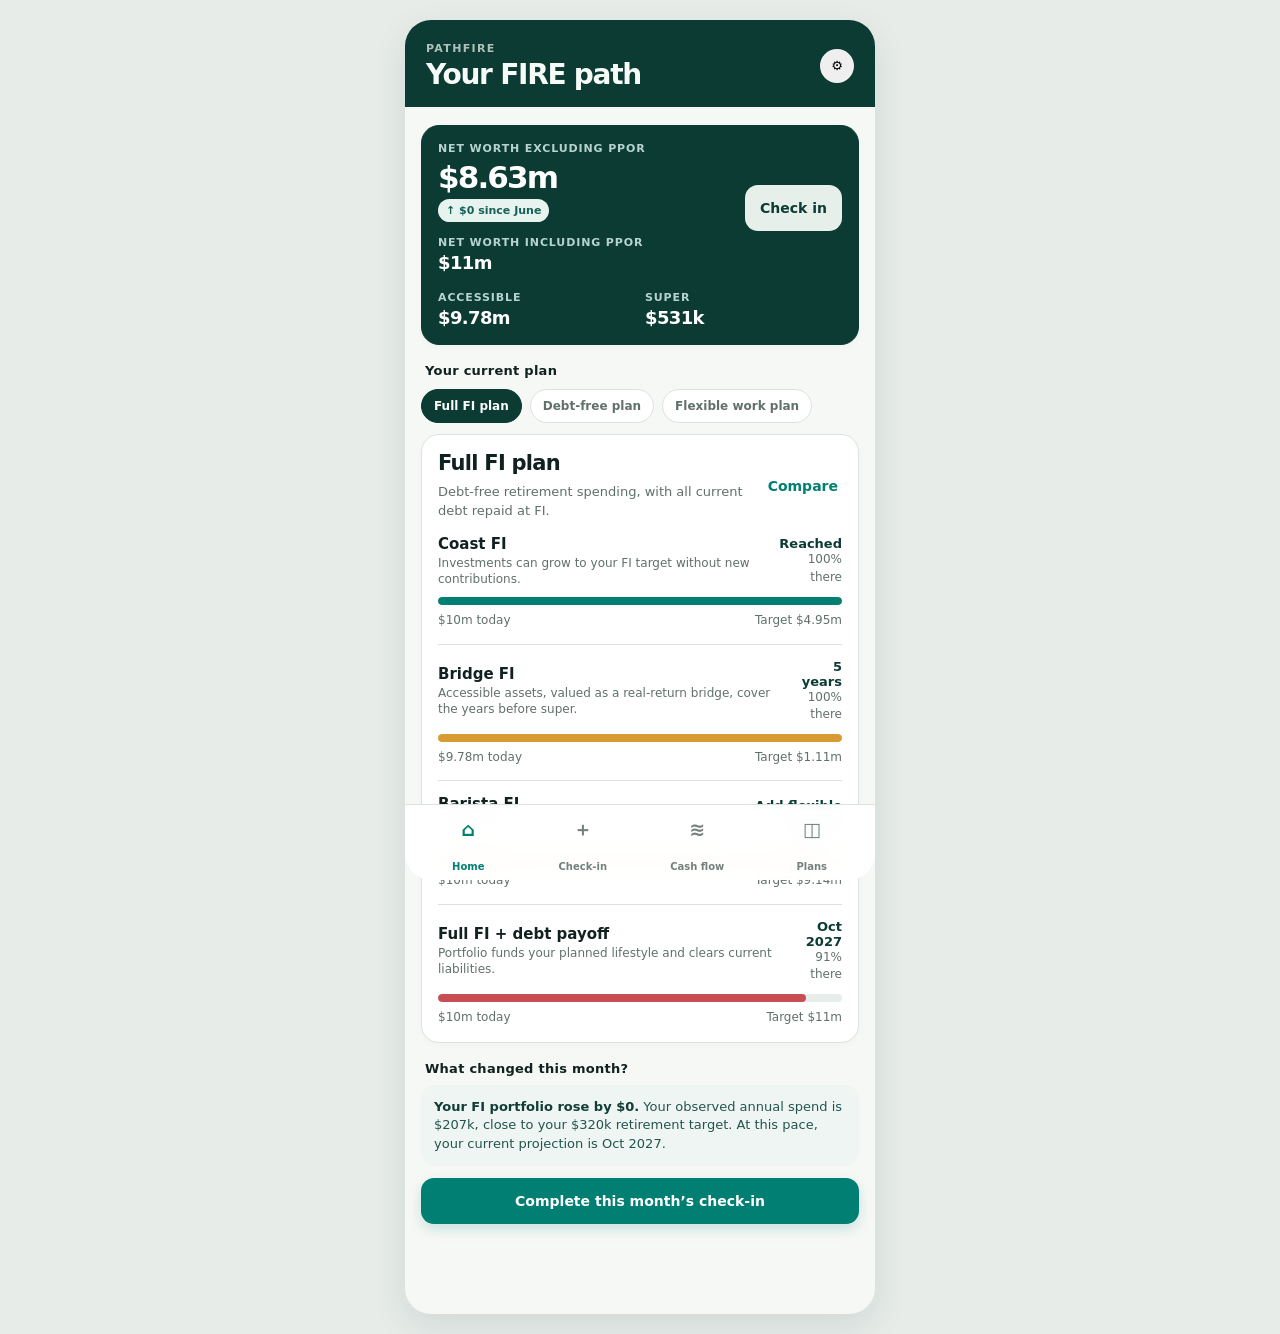
==== commit af273770: "fix(pathfire): model debt payoff in every plan" ====
--- a/projects/australian-fire-prototype/index.html
+++ b/projects/australian-fire-prototype/index.html
@@ -27,6 +27,7 @@
   @keyframes rise { from {opacity:.2; transform:translateY(6px)} to {opacity:1; transform:none} }
   .card { background:var(--surface); border:1px solid var(--line); border-radius:18px; padding:16px; margin-bottom:12px; box-shadow:0 2px 7px rgba(15,30,25,.025); }
   .card.dark { background:var(--pine); border-color:var(--pine); color:white; }
+  .debt-free-breakdown { color:var(--ink); }
   .hero-number { font-size:31px; letter-spacing:-.06em; font-weight:760; margin:4px 0; }
   .row { display:flex; align-items:center; justify-content:space-between; gap:12px; }
   .stack { display:grid; gap:10px; }
@@ -137,30 +138,30 @@
 const clamp = (n,min,max)=>Math.min(max,Math.max(min,n));
 const defaultState = {
   started:true, activeScenario:'current',
-  profile:{age:40, retirementAge:52, preservationAge:60, withdrawalRate:3.5, inflationRate:2.5, retirementSpend:85000},
+  profile:{age:50, retirementAge:55, preservationAge:60, withdrawalRate:3.5, inflationRate:2.5},
   assets:[
-    {id:'cash',name:'Cash & savings',type:'cash',balance:189000,annualReturn:3.5,fi:true,accessible:true},
-    {id:'super',name:'Super',type:'superannuation',balance:271000,annualReturn:7.5,fi:true,accessible:false},
-    {id:'etf',name:'ETFs',type:'investment',balance:80000,annualReturn:7,fi:true,accessible:true},
-    {id:'shares',name:'Direct shares',type:'investment',balance:2581814,annualReturn:7,fi:true,accessible:true},
-    {id:'ppor',name:'Primary residence',type:'primary_residence',balance:2062000,annualReturn:3.5,fi:false,accessible:false},
-    {id:'ip1',name:'Investment property',type:'investment_property',balance:1632000,annualReturn:3.5,fi:false,accessible:false}
+    {id:'cash',name:'Cash & savings',type:'cash',balance:15000,annualReturn:6.63,fi:true,accessible:true},
+    {id:'super',name:'Super',type:'superannuation',balance:461683,annualReturn:7.5,fi:true,accessible:false},
+    {id:'etf',name:'ETFs',type:'investment',balance:7021017,annualReturn:20,fi:true,accessible:true},
+    {id:'shares',name:'Direct shares',type:'investment',balance:335753,annualReturn:7,fi:true,accessible:true},
+    {id:'ppor',name:'Primary residence',type:'primary_residence',balance:2790000,annualReturn:7,fi:false,accessible:false},
+    {id:'ip1',name:'Investment property',type:'investment_property',balance:2410000,annualReturn:7,fi:true,accessible:true},
+    {id:'smsf',name:'SMSF',type:'superannuation',balance:69239,annualReturn:7,fi:true,accessible:false}
   ],
   debts:[
-    {id:'mortgage',name:'PPOR loan',type:'loan',balance:1260000,annualInterestRate:6.0,linked:'ppor'},
-    {id:'iploan',name:'Investment loan',type:'loan',balance:75000,annualInterestRate:6.5,linked:'ip1'},
-    {id:'loc',name:'Line of credit',type:'other',balance:30000,annualInterestRate:7.0},
-    {id:'otherloan',name:'Credit card debt',type:'credit_card',balance:250000,annualInterestRate:0}
+    {id:'chatswood',name:'Chatswood loan',type:'loan',balance:505000,annualInterestRate:5.99,linked:'ppor'},
+    {id:'wahroonga',name:'Wahroonga loan',type:'loan',balance:1660000,annualInterestRate:6.63,linked:'ip1'},
+    {id:'family',name:'Family loan',type:'other',balance:24000,annualInterestRate:0,linked:''},
+    {id:'loc',name:'Line of credit',type:'other',balance:0,annualInterestRate:8.46,linked:''},
+    {id:'creditcard',name:'Credit card debt',type:'credit_card',balance:0,annualInterestRate:8,linked:''}
   ],
-  income:{Employment:17500,'Rental income':4100,'Distributions':1100},
-  expenses:{Housing:4300,'Investment property':950,'Utilities & communications':760,'Food & household':2400,Transport:680,Health:580,'Family & education':1350,Lifestyle:1100,Other:380},
-  history:[
-    {label:'Feb',net:2930000,fi:2850000,spend:80100},{label:'Mar',net:2970000,fi:2895000,spend:81100},{label:'Apr',net:3015000,fi:2945000,spend:82300},{label:'May',net:3048000,fi:3005000,spend:83000},{label:'Jun',net:3090000,fi:3070000,spend:83700},{label:'Jul',net:3138814,fi:3121814,spend:84500}
-  ],
+  income:{'Current income':15695},
+  expenses:{'Current spending':5584},
+  history:[],
   scenarios:{
-    current:{name:'Current plan',flexIncome:0,accessibleExclude:0,note:'Keep current properties and loan structure.'},
-    debtfree:{name:'Debt-free plan',flexIncome:0,accessibleExclude:0,note:'Mortgage and loan repayments no longer form part of lifestyle spending.'},
-    barista:{name:'Part-time at 47',flexIncome:36000,accessibleExclude:0,note:'Flexible work funds part of annual living costs.'}
+    current:{name:'Full FI plan',spend:320000,flexIncome:0,accessibleExclude:0,note:'Debt-free retirement spending, with all current debt repaid at FI.'},
+    debtfree:{name:'Debt-free plan',spend:320000,flexIncome:0,accessibleExclude:0,note:'Shows the one-off debt payoff separately from sustainable FI income.'},
+    barista:{name:'Flexible work plan',spend:320000,flexIncome:0,accessibleExclude:0,note:'Flexible work income can reduce the FI income requirement.'}
   }
 };
 let state = JSON.parse(localStorage.getItem('pathfirePrototype') || JSON.stringify(defaultState));
@@ -178,18 +179,22 @@
 function suggestedAssetTypeForLiability(){ return ''; }
 function linkableAssets(assets=state.assets){ return assets; }
 function isUsualLiabilityAssetPair(liabilityType,assetType){ const suggested=suggestedAssetTypeForLiability(liabilityType); return !suggested || suggested===assetType; }
-const protectedScenarioNames={current:'Current plan',debtfree:'Debt-free plan',barista:'Part-time at 47'};
+const protectedScenarioNames={current:'Full FI plan',debtfree:'Debt-free plan',barista:'Flexible work plan'};
 function isCustomScenario(key){ return !Object.hasOwn(protectedScenarioNames,key); }
 function renameScenario(key,name){ const scenario=state.scenarios[key], trimmed=String(name||'').trim(); if(!scenario||!isCustomScenario(key)||!trimmed) return false; scenario.name=trimmed.slice(0,80); return true; }
 function deleteScenario(key){ if(!state.scenarios[key]||!isCustomScenario(key)) return false; delete state.scenarios[key]; if(state.activeScenario===key) state.activeScenario='current'; return true; }
-function normaliseState(){
-  state.profile.inflationRate ??= 2.5;
-  state.scenarios ??={};
-  Object.entries(protectedScenarioNames).forEach(([key,name])=>{if(state.scenarios[key]) state.scenarios[key].name=name;});
-  Object.values(state.scenarios).forEach(scenario=>{ delete scenario.spend; delete scenario.workEndAge; });
-  state.assets.forEach(asset => { asset.type=normaliseAssetType(asset.type); asset.annualReturn ??= defaultAnnualReturn(asset.type); });
-  state.debts.forEach(debt => { debt.annualInterestRate ??= 0; if(debt.name==='Home loan') debt.name='PPOR loan'; if(debt.name==='Other loan') debt.name='Credit card debt'; debt.type=normaliseLiabilityType(debt.type ?? defaultLiabilityType(debt.name)); });
-  state.history ??=[]; state.history.forEach(normaliseCheckinRecord);
+function normaliseState(candidate=state){
+  candidate.profile ??={};
+  candidate.profile.inflationRate ??= 2.5;
+  const legacySpend=Number(candidate.profile.retirementSpend), fallbackSpend=Number.isFinite(legacySpend)&&legacySpend>=0 ? legacySpend : 85000;
+  candidate.scenarios ??={};
+  Object.entries(protectedScenarioNames).forEach(([key,name])=>{if(candidate.scenarios[key]) candidate.scenarios[key].name=name;});
+  Object.values(candidate.scenarios).forEach(scenario=>{ if(!Number.isFinite(Number(scenario.spend))||Number(scenario.spend)<0) scenario.spend=fallbackSpend; delete scenario.workEndAge; });
+  delete candidate.profile.retirementSpend;
+  candidate.assets.forEach(asset => { asset.type=normaliseAssetType(asset.type); asset.annualReturn ??= defaultAnnualReturn(asset.type); });
+  candidate.debts.forEach(debt => { debt.annualInterestRate ??= 0; if(debt.name==='Home loan') debt.name='PPOR loan'; if(debt.name==='Other loan') debt.name='Credit card debt'; debt.type=normaliseLiabilityType(debt.type ?? defaultLiabilityType(debt.name)); });
+  candidate.history ??=[]; candidate.history.forEach(normaliseCheckinRecord);
+  return candidate;
 }
 function save(){ localStorage.setItem('pathfirePrototype',JSON.stringify(state)); }
 function addExpenseCategory(name='New category'){
@@ -294,7 +299,7 @@
 }
 function scenarioCalc(key=state.activeScenario){
   const c=calc(), p=state.profile, s=state.scenarios[key];
-  const spend=p.retirementSpend, workEndAge=p.retirementAge;
+  const spend=Math.max(0,Number(s.spend)||0), workEndAge=p.retirementAge;
   const wr=p.withdrawalRate/100, rr=c.weightedRealReturn/100;
   const netSpend=Math.max(0,spend-s.flexIncome);
   const full=netSpend/wr;
@@ -302,15 +307,16 @@
   const coast=rr > -1 ? full/Math.pow(1+rr,years) : full;
   const barista=Math.max(0,spend-s.flexIncome)/wr;
   const bridgeYears=Math.max(0,p.preservationAge-workEndAge);
-  const bridge=Math.max(0,netSpend*bridgeYears);
-  const debtPayoff=key==='debtfree' ? Math.max(0,c.debt) : 0;
+  const accessibleFiAssets=c.fiAssets.filter(asset=>asset.accessible), accessibleRealReturn=c.accessible ? accessibleFiAssets.reduce((total,asset)=>total+asset.balance*calculateRealReturn(asset.annualReturn,p.inflationRate),0)/c.accessible/100 : 0;
+  const bridge=bridgeYears===0 ? 0 : Math.abs(accessibleRealReturn)<1e-12 ? netSpend*bridgeYears : netSpend*(1-Math.pow(1+accessibleRealReturn,-bridgeYears))/accessibleRealReturn;
+  const debtPayoff=Math.max(0,c.debt);
   const debtFreeCapitalRequired=full+debtPayoff;
-  const target=key==='debtfree' ? debtFreeCapitalRequired : full;
-  const monthlyContribution=Math.max(0,c.surplus);
+  const target=debtFreeCapitalRequired;
+  const monthlyContribution=c.surplus;
   let portfolio=c.fi, months=0;
   while(portfolio<target && months<720){ portfolio=portfolio*Math.pow(1+rr,1/12)+monthlyContribution; months++; }
   const date=months<720?new Date(new Date().getFullYear(),new Date().getMonth()+months,1):null;
-  return {...s,spend,workEndAge,full,coast,barista,bridge,netSpend,debtPayoff,debtFreeCapitalRequired,target,years,monthlyContribution,realReturn:rr,projected:date ? date.toLocaleString('en-AU',{month:'short',year:'numeric'}) : 'Not reached', date};
+  return {...s,spend,workEndAge,full,coast,barista,bridge,netSpend,debtPayoff,debtFreeCapitalRequired,target,years,monthlyContribution,realReturn:rr,accessibleRealReturn,projected:date ? date.toLocaleString('en-AU',{month:'short',year:'numeric'}) : 'Not reached', date};
 }
 function milestone(name,description,current,target,date,colour=''){ const pct=target?clamp(current/target*100,0,100):0; return `<div class="milestone"><div class="row"><div><div class="name">${name}</div><div class="description">${description}</div></div><div><div class="date">${date}</div><div class="small" style="text-align:right">${pct.toFixed(0)}% there</div></div></div><div class="progress ${colour}"><span style="width:${pct}%"></span></div><div class="row small"><span>${shortMoney(current)} today</span><span>Target ${shortMoney(target)}</span></div></div>`; }
 function dashboardSnapshotMetrics(history,current){
@@ -325,12 +331,12 @@
  <div class="scenario-select">${scenarioButtons()}</div>
  <div class="card"><div class="row"><div><h2>${s.name}</h2><p class="sub">${s.note}</p></div><button class="action ghost" onclick="showScreen('plans')">Compare</button></div>
  ${milestone('Coast FI','Investments can grow to your FI target without new contributions.',c.fi,s.coast,c.fi>=s.coast?'Reached':`Age ${state.profile.retirementAge}`)}
- ${milestone('Bridge FI','Accessible assets to cover the years before super.',c.accessible,s.bridge,`${Math.max(0,state.profile.preservationAge-state.profile.retirementAge)} years`, 'gold')}
+ ${milestone('Bridge FI','Accessible assets, valued as a real-return bridge, cover the years before super.',c.accessible,s.bridge,`${Math.max(0,state.profile.preservationAge-state.profile.retirementAge)} years`, 'gold')}
  ${milestone('Barista FI','Flexible income covers part of your annual living costs.',c.fi,s.barista,s.flexIncome?`${money(s.flexIncome)}/yr work`:'Add flexible income', 'gold')}
- ${milestone('Full FI','Portfolio funds your planned lifestyle.',c.fi,s.full,s.projected,'rose')}
+ ${milestone('Full FI + debt payoff','Portfolio funds your planned lifestyle and clears current liabilities.',c.fi,s.target,s.projected,'rose')}
  </div>
  <div class="section-title">What changed this month?</div>
- <div class="notice"><strong>Your FI portfolio rose by ${shortMoney(Math.max(0,c.fi-(state.history[state.history.length-2]?.fi||c.fi)))}.</strong> Your observed annual spend is ${shortMoney(historySpend)}, close to your ${shortMoney(state.profile.retirementSpend)} retirement target. ${s.projected !== 'Not reached' ? `At this pace, your current projection is ${s.projected}.` : 'Your target is not reached under the current assumptions.'}</div>
+ <div class="notice"><strong>Your FI portfolio rose by ${shortMoney(Math.max(0,c.fi-(state.history[state.history.length-2]?.fi||c.fi)))}.</strong> Your observed annual spend is ${shortMoney(historySpend)}, close to your ${shortMoney(s.spend)} retirement target. ${s.projected !== 'Not reached' ? `At this pace, your current projection is ${s.projected}.` : 'Your target is not reached under the current assumptions.'}</div>
  <div style="height:12px"></div><button class="action full" onclick="openCurrentCheckin()">Complete this month’s check-in</button>`; }
 function scenarioButtons(){return Object.entries(state.scenarios).map(([k,v])=>`<button class="${state.activeScenario===k?'active':''}" onclick="state.activeScenario='${k}';save();renderAll()">${v.name}</button>`).join('');}
 function incomeCheckinRows(){ return Object.entries(state.income).map(([name,value])=>`<div data-income-row="${encodeURIComponent(name)}" class="card" style="padding:14px;margin:12px 0"><label>Income source</label><input data-income-name value="${escapeHTML(name)}"><label>Monthly after-tax amount</label><div class="input-prefix"><span>$</span><input type="number" data-income-amount value="${value}"></div><button class="action ghost" style="color:#9c393e;margin-top:10px" onclick="deleteCheckinIncomeSource('${encodeURIComponent(name)}')">Delete income source</button></div>`).join(''); }
@@ -354,7 +360,7 @@
 function renderCheckinForm(){ const period=selectedCheckinPeriod(); document.getElementById('checkinModal').innerHTML=`<div class="row"><div><h2>Current monthly check-in</h2><p class="sub">Choose the period before entering the month’s figures.</p></div><button class="close" onclick="closeModal()">×</button></div><label>Check-in period</label><div class="split"><select id="checkinMonth" onchange="setCurrentCheckinPeriod()">${checkinMonthOptions(period.month)}</select><input id="checkinYear" type="number" min="2000" max="2100" value="${period.year}" onchange="setCurrentCheckinPeriod()"></div><div class="stepper"><span class="${checkStep>=1?'active':''}"></span><span class="${checkStep>=2?'active':''}"></span><span class="${checkStep>=3?'active':''}"></span></div><div id="checkinModalBody"></div>`; renderCheckinFormBody(); }
 function renderCheckinFormBody(){ const host=document.getElementById('checkinModalBody'); if(checkStep===1){ host.innerHTML=`<div class="card"><h3>1. Update balances</h3><p class="sub" style="margin-top:4px">Last month’s values are prefilled. Change only what moved.</p>${state.assets.filter(a=>a.type!=='primary_residence'&&a.type!=='investment_property').map(a=>`<label>${a.name}</label><div class="input-prefix"><span>$</span><input type="number" data-asset="${a.id}" value="${a.balance}"></div>`).join('')}${state.debts.map(d=>`<label>${d.name} owing</label><div class="input-prefix"><span>$</span><input type="number" data-debt="${d.id}" value="${d.balance}"></div>`).join('')}<div style="height:14px"></div><button class="action full" onclick="persistBalances();checkStep=2;renderCheckinForm()">Continue</button></div>`; }
  else if(checkStep===2){ host.innerHTML=`<div class="card"><h3>2. Income & spending</h3><p class="sub" style="margin-top:4px">Enter after-tax income and non-debt spending for the current month. Add, rename, update or delete the sources and categories below.</p><div class="section-title">Income sources</div>${incomeCheckinRows()}<button class="action secondary full" style="margin-top:8px" onclick="addCheckinIncomeSource()">+ Add income source</button><div class="section-title">Spending categories</div>${expenseCheckinRows()}<button class="action secondary full" style="margin-top:8px" onclick="addCheckinExpenseCategory()">+ Add spending category</button><p class="small" style="margin-top:14px">${money(calc().monthlyInterest)} of monthly liability interest will be added automatically and remains separate from these non-debt spending categories.</p><div class="split" style="margin-top:18px"><button class="action secondary" onclick="checkStep=1;renderCheckinForm()">Back</button><button class="action" onclick="syncIncomeAndSpending();checkStep=3;renderCheckinForm()">Review</button></div></div>`; }
- else { const c=calc(), s=scenarioCalc(); host.innerHTML=`<div class="card"><h3>3. Review ${checkinLabel(selectedCheckinPeriod().month,selectedCheckinPeriod().year)}</h3><div class="list-item"><div><div class="item-name">Monthly surplus</div><div class="item-meta">Income less spending</div></div><div class="item-value ${c.surplus<0?'negative':''}">${money(c.surplus)}</div></div><div class="list-item"><div><div class="item-name">FI portfolio</div><div class="item-meta">Accessible investments + super</div></div><div class="item-value">${money(c.fi)}</div></div><div class="list-item"><div><div class="item-name">Full FI projection</div><div class="item-meta">Current-plan assumptions</div></div><div class="item-value">${s.projected}</div></div><label>Anything unusual this month? <span style="font-weight:400">(optional)</span></label><input id="note" placeholder="Bonus, holiday, repair, repayment change…"><div class="split" style="margin-top:18px"><button class="action secondary" onclick="checkStep=2;renderCheckinForm()">Back</button><button class="action" onclick="completeCheckin()">Save check-in</button></div></div><div class="notice"><strong>One thing to review:</strong> Your observed spending is ${(state.history.at(-1)?.spend??c.totalExpenses*12)>state.profile.retirementSpend?'above':'near'} your selected retirement-spending target. Keep current lifestyle and retirement lifestyle separate.</div>`; } }
+ else { const c=calc(), s=scenarioCalc(); host.innerHTML=`<div class="card"><h3>3. Review ${checkinLabel(selectedCheckinPeriod().month,selectedCheckinPeriod().year)}</h3><div class="list-item"><div><div class="item-name">Monthly surplus</div><div class="item-meta">Income less spending</div></div><div class="item-value ${c.surplus<0?'negative':''}">${money(c.surplus)}</div></div><div class="list-item"><div><div class="item-name">FI portfolio</div><div class="item-meta">Accessible investments + super</div></div><div class="item-value">${money(c.fi)}</div></div><div class="list-item"><div><div class="item-name">Full FI projection</div><div class="item-meta">Current-plan assumptions</div></div><div class="item-value">${s.projected}</div></div><label>Anything unusual this month? <span style="font-weight:400">(optional)</span></label><input id="note" placeholder="Bonus, holiday, repair, repayment change…"><div class="split" style="margin-top:18px"><button class="action secondary" onclick="checkStep=2;renderCheckinForm()">Back</button><button class="action" onclick="completeCheckin()">Save check-in</button></div></div><div class="notice"><strong>One thing to review:</strong> Your observed spending is ${(state.history.at(-1)?.spend??c.totalExpenses*12)>s.spend?'above':'near'} your selected retirement-spending target. Keep current lifestyle and retirement lifestyle separate.</div>`; } }
 function persistBalances(){ document.querySelectorAll('[data-asset]').forEach(el=>{const a=state.assets.find(x=>x.id===el.dataset.asset);a.balance=Number(el.value)||0});document.querySelectorAll('[data-debt]').forEach(el=>{const d=state.debts.find(x=>x.id===el.dataset.debt);d.balance=Number(el.value)||0});save(); }
 function persistIncomeSpend(){ syncIncomeAndSpending(); }
 function historicalBalanceInputs(title,records,prefix){ return `<div class="section-title">${title}</div>${records.map((record,index)=>`<label>${escapeHTML(record.name)}</label><div class="input-prefix"><span>$</span><input id="${prefix}${index}" type="number" value="${record.balance}"></div>`).join('')}`; }
@@ -370,10 +376,10 @@
     return `<div class="card"><div class="row"><div><h3>${escapeHTML(checkin.label)}</h3><p class="sub">${detailed?'Saved monthly snapshot':'Legacy check-in: only annual spending was recorded'}</p></div></div><div class="split" style="margin-top:14px"><div><div class="metric-label">Income</div><div class="metric-value">${metrics?money(metrics.income):'Not recorded'}</div></div><div><div class="metric-label">Spending</div><div class="metric-value">${metrics?money(metrics.spending):money((Number(checkin.spend)||0)/12)}</div></div></div><div class="row small" style="margin-top:12px"><span>Monthly surplus</span><strong class="${metrics&&metrics.surplus<0?'negative':''}">${metrics?money(metrics.surplus):'Not recorded'}</strong></div></div>`;
   }).join('');
 }
-function renderCashflow(){ const source=cashflowSource(), c=calc(source); const annual=c.totalExpenses*12, target=state.profile.retirementSpend; document.getElementById('cashflow').innerHTML=`<div class="form-header"><h2>Cash flow</h2><p class="sub">Uses your latest detailed Check-in when available, including calculated liability interest from its balances and rates.</p></div><div class="card"><div class="split"><div><div class="metric-label">Income this month</div><div class="metric-value">${money(c.income)}</div></div><div><div class="metric-label">Spent this month</div><div class="metric-value">${money(c.totalExpenses)}</div></div></div><div class="progress"><span style="width:${clamp(c.surplus/c.income*100,0,100)}%"></span></div><div class="row small"><span>Monthly surplus after interest</span><strong>${money(c.surplus)}</strong></div></div><div class="card"><div class="row"><div><h3>Income breakdown</h3><p class="sub">Current monthly income sources, including estimated interest on cash and savings.</p></div><button class="action ghost" onclick="openCheckinIncomeAndSpending()">Update</button></div>${[...incomeLines(source.income),...c.cashInterestLines].map(line=>`<div class="list-item"><div class="item-name">${escapeHTML(line.name)}</div><div class="item-value">${money(line.monthly)}</div></div>`).join('')}<div class="row small"><span>Total income</span><strong>${money(c.income)}/month</strong></div></div><div class="card"><div class="row"><div><h3>Spending categories</h3><p class="sub">Tap a value to adjust it.</p></div><button class="action ghost" onclick="openCheckinIncomeAndSpending()">Update</button></div>${Object.entries(source.expenses).map(([n,v])=>`<div class="list-item"><div class="item-name">${n}</div><div class="item-value">${money(v)}</div></div>`).join('')}<div class="row small"><span>Total spending</span><strong>${money(c.expenses)}/month</strong></div></div><div class="card"><div class="row"><div><h3>Automatic liability interest</h3><p class="sub">Calculated monthly from each liability balance and its annual interest rate.</p></div><button class="action ghost" onclick="showScreen('settings');openAssetEditor()">Manage</button></div>${c.interestLines.map(line=>`<div class="list-item"><div><div class="item-name">${line.name}</div><div class="item-meta">Automatic cash-flow line item</div></div><div class="item-value negative">${money(line.monthly)}</div></div>`).join('')}<div class="row small"><span>Total liability interest</span><strong>${money(c.monthlyInterest)}/month</strong></div></div><div class="card"><h3>Observed vs retirement lifestyle</h3><div class="chart"><div class="grid"></div><svg viewBox="0 0 400 150" preserveAspectRatio="none"><polyline fill="none" stroke="#007f72" stroke-width="4" stroke-linecap="round" stroke-linejoin="round" points="0,118 80,102 160,84 240,65 320,47 400,32"/><line x1="0" y1="60" x2="400" y2="60" stroke="#d89b31" stroke-width="2" stroke-dasharray="6 6"/></svg><div class="chart-labels"><span>Feb</span><span>Apr</span><span>Jun</span><span>Jul</span></div></div><div class="row small"><span>Observed annual run-rate: <strong>${money(annual)}</strong></span><span>Plan: <strong>${money(target)}</strong></span></div></div><div class="section-title">Cash-flow history</div><p class="sub" style="margin-top:-8px">Saved monthly income, spending and surplus, newest first.</p>${cashflowHistoryRows()}`; }
-function renderPlans(){ const c=calc(); const cards=Object.entries(state.scenarios).map(([k,s])=>{const x=scenarioCalc(k);return `<div class="card ${state.activeScenario===k?'dark':''}"><div class="row"><div><h3>${s.name}</h3><p class="${state.activeScenario===k?'small':'sub'}" style="margin-top:3px">${s.note}</p></div><button class="action ${state.activeScenario===k?'secondary':'ghost'}" onclick="state.activeScenario='${k}';save();renderAll()">${state.activeScenario===k?'Selected':'Use plan'}</button></div><div class="split" style="margin-top:15px"><div><div class="metric-label">${k==='debtfree'?'Debt-free target':'Full FI target'}</div><div class="metric-value">${'$'+((k==='debtfree'?x.target:x.full)/1000000).toFixed(2)+'m'}</div></div><div><div class="metric-label">Projection</div><div class="metric-value">${x.projected}</div></div></div>${k==='debtfree'?`<div class="card" style="margin-top:12px;padding:14px"><div class="metric-label">Debt-free capital required</div><p class="small" style="margin:6px 0 10px">Formula: Full FI target + current debt payoff</p><div class="list-item"><span class="item-name">Full FI target</span><strong>${'$'+(x.full/1000000).toFixed(2)+'m'}</strong></div><div class="list-item"><span class="item-name">Current debt payoff</span><strong>${'$'+(x.debtPayoff/1000000).toFixed(2)+'m'}</strong></div><div class="row small"><span>Debt-free capital required</span><strong>${'$'+(x.debtFreeCapitalRequired/1000000).toFixed(2)+'m'}</strong></div><p class="small" style="margin-top:10px">This adds current debt as a one-off capital requirement. It does not automatically remove interest or repayments from the retirement-spending assumption, so adjust that assumption to avoid double-counting. Debt-free projection and funded percentage use this combined figure.</p></div>`:''}<div class="progress ${k==='debtfree'?'gold':''}"><span style="width:${clamp(c.fi/x.target*100,0,100)}%"></span></div><div class="row small"><span>${(c.fi/x.target*100).toFixed(0)}% funded</span><button class="action ghost" onclick="openScenarioEditor('${k}')">Edit assumptions</button></div></div>`}).join(''); document.getElementById('plans').innerHTML=`<div class="form-header"><h2>Plans</h2><p class="sub">Compare different futures against the same current snapshot.</p></div>${cards}<button class="action secondary full" onclick="addScenario()">+ Add a custom plan</button>`; }
-function renderSettings(){ const c=calc(), p=state.profile; document.getElementById('settings').innerHTML=`<div class="form-header"><h2>Plan settings</h2><p class="sub">Set the assumptions and starting position for your FI plan. Asset returns are set individually under Assets & debts.</p></div><div class="card"><label>Current age</label><input type="number" id="age" value="${p.age}"><label>Intended Full FI age</label><input type="number" id="retirementAge" value="${p.retirementAge}"><label>Super preservation age</label><input type="number" id="preservationAge" value="${p.preservationAge}"><label>Withdrawal rate</label><div class="input-prefix"><input type="number" id="withdrawalRate" step="0.1" value="${p.withdrawalRate}"><span>%</span></div><label>Annual inflation rate</label><div class="input-prefix"><input type="number" id="inflationRate" step="0.1" value="${p.inflationRate}"><span>%</span></div><p class="small" style="margin-top:7px">Each asset’s annualised return is converted to a real return using this inflation rate. Your FI projection uses the balance-weighted real return of FI assets: <strong>${c.weightedRealReturn.toFixed(2)}%</strong>.</p><label>Annual retirement spending</label><div class="input-prefix"><span>$</span><input type="number" id="retirementSpend" value="${p.retirementSpend}"></div><button class="action full" style="margin-top:20px" onclick="saveSettings()">Save assumptions</button></div><div class="card"><div class="row"><div><h3>Assets & debts</h3><p class="sub">Starting balances — enter these when you kick off your FI plan. Record later changes in monthly Check-ins.</p></div><button class="action ghost" onclick="openAssetEditor()">Manage</button></div><div class="list-item"><span class="item-name">Total assets</span><span class="item-value">${money(c.assets)}</span></div><div class="list-item"><span class="item-name">Total debt</span><span class="item-value negative">${money(c.debt)}</span></div></div><button class="action ghost" style="color:#9c393e" onclick="resetPrototype()">Reset demo data</button>`; }
-function saveSettings(){ ['age','retirementAge','preservationAge','withdrawalRate','inflationRate','retirementSpend'].forEach(k=>state.profile[k]=Number(document.getElementById(k).value)||0);save();toast('Assumptions updated');renderAll(); }
+function renderCashflow(){ const source=cashflowSource(), c=calc(source), annual=c.totalExpenses*12, target=scenarioCalc().spend; document.getElementById('cashflow').innerHTML=`<div class="form-header"><h2>Cash flow</h2><p class="sub">Uses your latest detailed Check-in when available, including calculated liability interest from its balances and rates.</p></div><div class="card"><div class="split"><div><div class="metric-label">Income this month</div><div class="metric-value">${money(c.income)}</div></div><div><div class="metric-label">Spent this month</div><div class="metric-value">${money(c.totalExpenses)}</div></div></div><div class="progress"><span style="width:${clamp(c.surplus/c.income*100,0,100)}%"></span></div><div class="row small"><span>Monthly surplus after interest</span><strong>${money(c.surplus)}</strong></div></div><div class="card"><div class="row"><div><h3>Income breakdown</h3><p class="sub">Current monthly income sources, including estimated interest on cash and savings.</p></div><button class="action ghost" onclick="openCheckinIncomeAndSpending()">Update</button></div>${[...incomeLines(source.income),...c.cashInterestLines].map(line=>`<div class="list-item"><div class="item-name">${escapeHTML(line.name)}</div><div class="item-value">${money(line.monthly)}</div></div>`).join('')}<div class="row small"><span>Total income</span><strong>${money(c.income)}/month</strong></div></div><div class="card"><div class="row"><div><h3>Spending categories</h3><p class="sub">Tap a value to adjust it.</p></div><button class="action ghost" onclick="openCheckinIncomeAndSpending()">Update</button></div>${Object.entries(source.expenses).map(([n,v])=>`<div class="list-item"><div class="item-name">${n}</div><div class="item-value">${money(v)}</div></div>`).join('')}<div class="row small"><span>Total spending</span><strong>${money(c.expenses)}/month</strong></div></div><div class="card"><div class="row"><div><h3>Automatic liability interest</h3><p class="sub">Calculated monthly from each liability balance and its annual interest rate.</p></div><button class="action ghost" onclick="showScreen('settings');openAssetEditor()">Manage</button></div>${c.interestLines.map(line=>`<div class="list-item"><div><div class="item-name">${line.name}</div><div class="item-meta">Automatic cash-flow line item</div></div><div class="item-value negative">${money(line.monthly)}</div></div>`).join('')}<div class="row small"><span>Total liability interest</span><strong>${money(c.monthlyInterest)}/month</strong></div></div><div class="card"><h3>Observed vs retirement lifestyle</h3><div class="chart"><div class="grid"></div><svg viewBox="0 0 400 150" preserveAspectRatio="none"><polyline fill="none" stroke="#007f72" stroke-width="4" stroke-linecap="round" stroke-linejoin="round" points="0,118 80,102 160,84 240,65 320,47 400,32"/><line x1="0" y1="60" x2="400" y2="60" stroke="#d89b31" stroke-width="2" stroke-dasharray="6 6"/></svg><div class="chart-labels"><span>Feb</span><span>Apr</span><span>Jun</span><span>Jul</span></div></div><div class="row small"><span>Observed annual run-rate: <strong>${money(annual)}</strong></span><span>Plan: <strong>${money(target)}</strong></span></div></div><div class="section-title">Cash-flow history</div><p class="sub" style="margin-top:-8px">Saved monthly income, spending and surplus, newest first.</p>${cashflowHistoryRows()}`; }
+function renderPlans(){ const c=calc(); const cards=Object.entries(state.scenarios).map(([k,s])=>{const x=scenarioCalc(k);return `<div class="card ${state.activeScenario===k?'dark':''}"><div class="row"><div><h3>${s.name}</h3><p class="${state.activeScenario===k?'small':'sub'}" style="margin-top:3px">${s.note}</p></div><button class="action ${state.activeScenario===k?'secondary':'ghost'}" onclick="state.activeScenario='${k}';save();renderAll()">${state.activeScenario===k?'Selected':'Use plan'}</button></div><div class="split" style="margin-top:15px"><div><div class="metric-label">Capital required</div><div class="metric-value">${'$'+(x.target/1000000).toFixed(2)+'m'}</div></div><div><div class="metric-label">Projection</div><div class="metric-value">${x.projected}</div></div></div>${k==='debtfree'?`<div class="card debt-free-breakdown" style="margin-top:12px;padding:14px"><div class="metric-label">Debt-free capital required</div><p class="small" style="margin:6px 0 10px">Formula: Full FI target + current debt payoff</p><div class="list-item"><span class="item-name">Full FI target</span><strong>${'$'+(x.full/1000000).toFixed(2)+'m'}</strong></div><div class="list-item"><span class="item-name">Current debt payoff</span><strong>${'$'+(x.debtPayoff/1000000).toFixed(2)+'m'}</strong></div><div class="row small"><span>Debt-free capital required</span><strong>${'$'+(x.debtFreeCapitalRequired/1000000).toFixed(2)+'m'}</strong></div><p class="small" style="margin-top:10px">This adds current debt as a one-off capital requirement. It does not automatically remove interest or repayments from the retirement-spending assumption, so adjust that assumption to avoid double-counting. Every plan's projection and funded percentage use this combined figure.</p></div>`:''}<div class="progress ${k==='debtfree'?'gold':''}"><span style="width:${clamp(c.fi/x.target*100,0,100)}%"></span></div><div class="row small"><span>${(c.fi/x.target*100).toFixed(0)}% funded</span><button class="action ghost" onclick="openScenarioEditor('${k}')">Edit assumptions</button></div></div>`}).join(''); document.getElementById('plans').innerHTML=`<div class="form-header"><h2>Plans</h2><p class="sub">Compare different futures against the same current snapshot.</p></div>${cards}<button class="action secondary full" onclick="addScenario()">+ Add a custom plan</button>`; }
+function renderSettings(){ const c=calc(), p=state.profile; document.getElementById('settings').innerHTML=`<div class="form-header"><h2>Plan settings</h2><p class="sub">Set the assumptions and starting position for your FI plan. Asset returns are set individually under Assets & debts.</p></div><div class="card"><label>Current age</label><input type="number" id="age" value="${p.age}"><label>Intended Full FI age</label><input type="number" id="retirementAge" value="${p.retirementAge}"><label>Super preservation age</label><input type="number" id="preservationAge" value="${p.preservationAge}"><label>Withdrawal rate</label><div class="input-prefix"><input type="number" id="withdrawalRate" step="0.1" value="${p.withdrawalRate}"><span>%</span></div><label>Annual inflation rate</label><div class="input-prefix"><input type="number" id="inflationRate" step="0.1" value="${p.inflationRate}"><span>%</span></div><p class="small" style="margin-top:7px">Each asset’s annualised return is converted to a real return using this inflation rate. Your FI projection uses the balance-weighted real return of FI assets: <strong>${c.weightedRealReturn.toFixed(2)}%</strong>.</p><p class="small" style="margin-top:12px">Set annual retirement spending separately in each plan’s <strong>Edit assumptions</strong> screen.</p><button class="action full" style="margin-top:20px" onclick="saveSettings()">Save assumptions</button></div><div class="card"><div class="row"><div><h3>Assets & debts</h3><p class="sub">Starting balances — enter these when you kick off your FI plan. Record later changes in monthly Check-ins.</p></div><button class="action ghost" onclick="openAssetEditor()">Manage</button></div><div class="list-item"><span class="item-name">Total assets</span><span class="item-value">${money(c.assets)}</span></div><div class="list-item"><span class="item-name">Total debt</span><span class="item-value negative">${money(c.debt)}</span></div></div><button class="action ghost" style="color:#9c393e" onclick="resetPrototype()">Reset demo data</button>`; }
+function saveSettings(){ ['age','retirementAge','preservationAge','withdrawalRate','inflationRate'].forEach(k=>state.profile[k]=Number(document.getElementById(k).value)||0);save();toast('Assumptions updated');renderAll(); }
 function openModal(content){document.getElementById('sheet').innerHTML=`<div class="sheet-handle"></div>${content}`;document.getElementById('modal').classList.add('show');}
 function closeModal(){document.getElementById('modal').classList.remove('show');}
 function escapeHTML(value){ return String(value).replace(/[&<>'"]/g,char=>({'&':'&amp;','<':'&lt;','>':'&gt;',"'":'&#39;','"':'&quot;'}[char])); }
@@ -428,16 +434,16 @@
 }
 function deleteLiabilityUI(id){ if(confirm('Delete this liability? Its automatic interest cash-flow line will also be removed.')){ removeLiability(id); openAssetEditor(); renderAll(); toast('Liability deleted'); } }
 function saveLiability(id){ const debt={id:id||('debt'+Date.now()),name:document.getElementById('debtName').value.trim()||'Unnamed liability',type:document.getElementById('debtType').value,balance:Math.max(0,Number(document.getElementById('debtBalance').value)||0),annualInterestRate:Math.max(0,Number(document.getElementById('debtInterestRate').value)||0),linked:document.getElementById('debtLinked').value}; if(id){ Object.assign(state.debts.find(d=>d.id===id),debt); } else { state.debts.push(debt); } save();openAssetEditor();renderAll();toast(id?'Liability updated':'Liability added');}
-function openScenarioEditor(k){const s=state.scenarios[k], custom=isCustomScenario(k);openModal(`<div class="row"><h2>${s.name}</h2><button class="close" onclick="closeModal()">×</button></div><p class="sub">All plans use the retirement spending and Full FI age from Plan settings. Scenario changes do not alter your monthly actuals.</p>${custom?`<label>Plan name</label><input id="sname" value="${escapeHTML(s.name)}">`:`<p class="small">This built-in plan name is fixed.</p>`}<label>Annual flexible-work income</label><div class="input-prefix"><span>$</span><input id="sflex" type="number" value="${s.flexIncome}"></div><label>Scenario note</label><input id="snote" value="${escapeHTML(s.note)}"><button class="action full" style="margin-top:20px" onclick="saveScenario('${k}')">Save plan</button>${custom?`<button class="action ghost full" style="color:#9c393e;margin-top:10px" onclick="deleteScenarioUI('${k}')">Delete plan</button>`:''}`);}
-function saveScenario(k){const s=state.scenarios[k];if(!s) return;if(isCustomScenario(k)&&!renameScenario(k,document.getElementById('sname').value)){toast('Enter a plan name');return;}s.flexIncome=Number(document.getElementById('sflex').value)||0;s.note=document.getElementById('snote').value;save();closeModal();renderAll();toast('Plan updated');}
+function openScenarioEditor(k){const s=state.scenarios[k], custom=isCustomScenario(k);openModal(`<div class="row"><h2>${s.name}</h2><button class="close" onclick="closeModal()">×</button></div><p class="sub">Each plan has its own retirement-spending assumption. Changing it affects this plan only, not your monthly actuals.</p>${custom?`<label>Plan name</label><input id="sname" value="${escapeHTML(s.name)}">`:`<p class="small">This built-in plan name is fixed.</p>`}<label>Annual retirement spending</label><div class="input-prefix"><span>$</span><input id="sspend" type="number" min="0" value="${s.spend}"></div><label>Annual flexible-work income</label><div class="input-prefix"><span>$</span><input id="sflex" type="number" value="${s.flexIncome}"></div><label>Scenario note</label><input id="snote" value="${escapeHTML(s.note)}"><button class="action full" style="margin-top:20px" onclick="saveScenario('${k}')">Save plan</button>${custom?`<button class="action ghost full" style="color:#9c393e;margin-top:10px" onclick="deleteScenarioUI('${k}')">Delete plan</button>`:''}`);}
+function saveScenario(k){const s=state.scenarios[k];if(!s) return;if(isCustomScenario(k)&&!renameScenario(k,document.getElementById('sname').value)){toast('Enter a plan name');return;}s.spend=Math.max(0,Number(document.getElementById('sspend').value)||0);s.flexIncome=Number(document.getElementById('sflex').value)||0;s.note=document.getElementById('snote').value;save();closeModal();renderAll();toast('Plan updated');}
 function deleteScenarioUI(k){ if(confirm(`Delete ${state.scenarios[k]?.name||'this plan'}?`)&&deleteScenario(k)){save();closeModal();renderAll();toast('Custom plan deleted');} }
-function addScenario(){ const id='custom'+Date.now();state.scenarios[id]={name:'Custom plan',flexIncome:0,accessibleExclude:0,note:'A new scenario to explore.'};state.activeScenario=id;save();renderAll();openScenarioEditor(id); }
+function addScenario(){ const id='custom'+Date.now(), activeSpend=Math.max(0,Number(state.scenarios[state.activeScenario]?.spend)||85000);state.scenarios[id]={name:'Custom plan',spend:activeSpend,flexIncome:0,accessibleExclude:0,note:'A new scenario to explore.'};state.activeScenario=id;save();renderAll();openScenarioEditor(id); }
 function openCheckinIncomeAndSpending(){ openCurrentCheckin(2); }
 function showScreen(id){document.querySelectorAll('.screen').forEach(x=>x.classList.toggle('active',x.id===id));document.querySelectorAll('.nav button').forEach(x=>x.classList.toggle('active',x.dataset.screen===id));document.getElementById('headerTitle').textContent=({dashboard:'Your FIRE path',checkin:'Monthly check-in',cashflow:'Cash flow',plans:'Plans',settings:'Plan settings'})[id]||'Pathfire';window.scrollTo(0,0);}
 function toast(msg){const t=document.getElementById('toast');t.textContent=msg;t.classList.add('show');setTimeout(()=>t.classList.remove('show'),2500);}
 function resetPrototype(){if(confirm('Reset all prototype data?')){state=JSON.parse(JSON.stringify(defaultState));save();renderAll();toast('Demo reset');}}
 function renderAll(){renderDashboard();renderCheckin();renderCashflow();renderPlans();renderSettings();}
-function renderOnboarding(step=1){const h=document.getElementById('onboardCard');if(step===1)h.innerHTML=`<div class="eyebrow" style="color:#5a706a">Step 1 of 3</div><h1 style="color:#10211f;margin-top:8px">A living FIRE plan, not another spreadsheet.</h1><p class="sub" style="margin-top:12px">Pathfire helps Australian households separate accessible investments, super, debt and future scenarios.</p><button class="action full" style="margin-top:26px" onclick="renderOnboarding(2)">Start my plan</button>`;else if(step===2)h.innerHTML=`<div class="eyebrow" style="color:#5a706a">Step 2 of 3</div><h2 style="margin-top:8px">Set the foundations</h2><label>Current age</label><input id="obAge" type="number" value="40"><label>Age you would like full work to become optional</label><input id="obRetire" type="number" value="52"><label>Annual retirement spending</label><div class="input-prefix"><span>$</span><input id="obSpend" type="number" value="85000"></div><button class="action full" style="margin-top:22px" onclick="state.profile.age=+document.getElementById('obAge').value;state.profile.retirementAge=+document.getElementById('obRetire').value;state.profile.retirementSpend=+document.getElementById('obSpend').value;renderOnboarding(3)">Continue</button>`;else h.innerHTML=`<div class="eyebrow" style="color:#5a706a">Step 3 of 3</div><h2 style="margin-top:8px">Start with a monthly snapshot</h2><p class="sub">You will enter cash, investments, super and debts once. Then Pathfire pre-fills them each month.</p><div class="notice" style="margin-top:18px"><strong>This prototype includes illustrative demo data.</strong> You can replace it in Plan settings after entering.</div><button class="action full" style="margin-top:22px" onclick="state.started=true;save();document.getElementById('onboarding').classList.remove('show');document.getElementById('app').style.display='block';renderAll()">Open the demo</button>`;}
+function renderOnboarding(step=1){const h=document.getElementById('onboardCard');if(step===1)h.innerHTML=`<div class="eyebrow" style="color:#5a706a">Step 1 of 3</div><h1 style="color:#10211f;margin-top:8px">A living FIRE plan, not another spreadsheet.</h1><p class="sub" style="margin-top:12px">Pathfire helps Australian households separate accessible investments, super, debt and future scenarios.</p><button class="action full" style="margin-top:26px" onclick="renderOnboarding(2)">Start my plan</button>`;else if(step===2)h.innerHTML=`<div class="eyebrow" style="color:#5a706a">Step 2 of 3</div><h2 style="margin-top:8px">Set the foundations</h2><label>Current age</label><input id="obAge" type="number" value="40"><label>Age you would like full work to become optional</label><input id="obRetire" type="number" value="52"><label>Annual retirement spending</label><div class="input-prefix"><span>$</span><input id="obSpend" type="number" value="85000"></div><button class="action full" style="margin-top:22px" onclick="state.profile.age=+document.getElementById('obAge').value;state.profile.retirementAge=+document.getElementById('obRetire').value;Object.values(state.scenarios).forEach(scenario=>scenario.spend=Math.max(0,+document.getElementById('obSpend').value||0));renderOnboarding(3)">Continue</button>`;else h.innerHTML=`<div class="eyebrow" style="color:#5a706a">Step 3 of 3</div><h2 style="margin-top:8px">Start with a monthly snapshot</h2><p class="sub">You will enter cash, investments, super and debts once. Then Pathfire pre-fills them each month.</p><div class="notice" style="margin-top:18px"><strong>This prototype includes illustrative demo data.</strong> You can replace it in Plan settings after entering.</div><button class="action full" style="margin-top:22px" onclick="state.started=true;save();document.getElementById('onboarding').classList.remove('show');document.getElementById('app').style.display='block';renderAll()">Open the demo</button>`;}
 function boot(){if(!state.started){document.getElementById('app').style.display='none';document.getElementById('onboarding').classList.add('show');renderOnboarding();}else renderAll();document.querySelectorAll('.nav button').forEach(b=>b.addEventListener('click',()=>showScreen(b.dataset.screen)));document.getElementById('modal').addEventListener('click',e=>{if(e.target.id==='modal')closeModal()});}
 boot();
 </script>
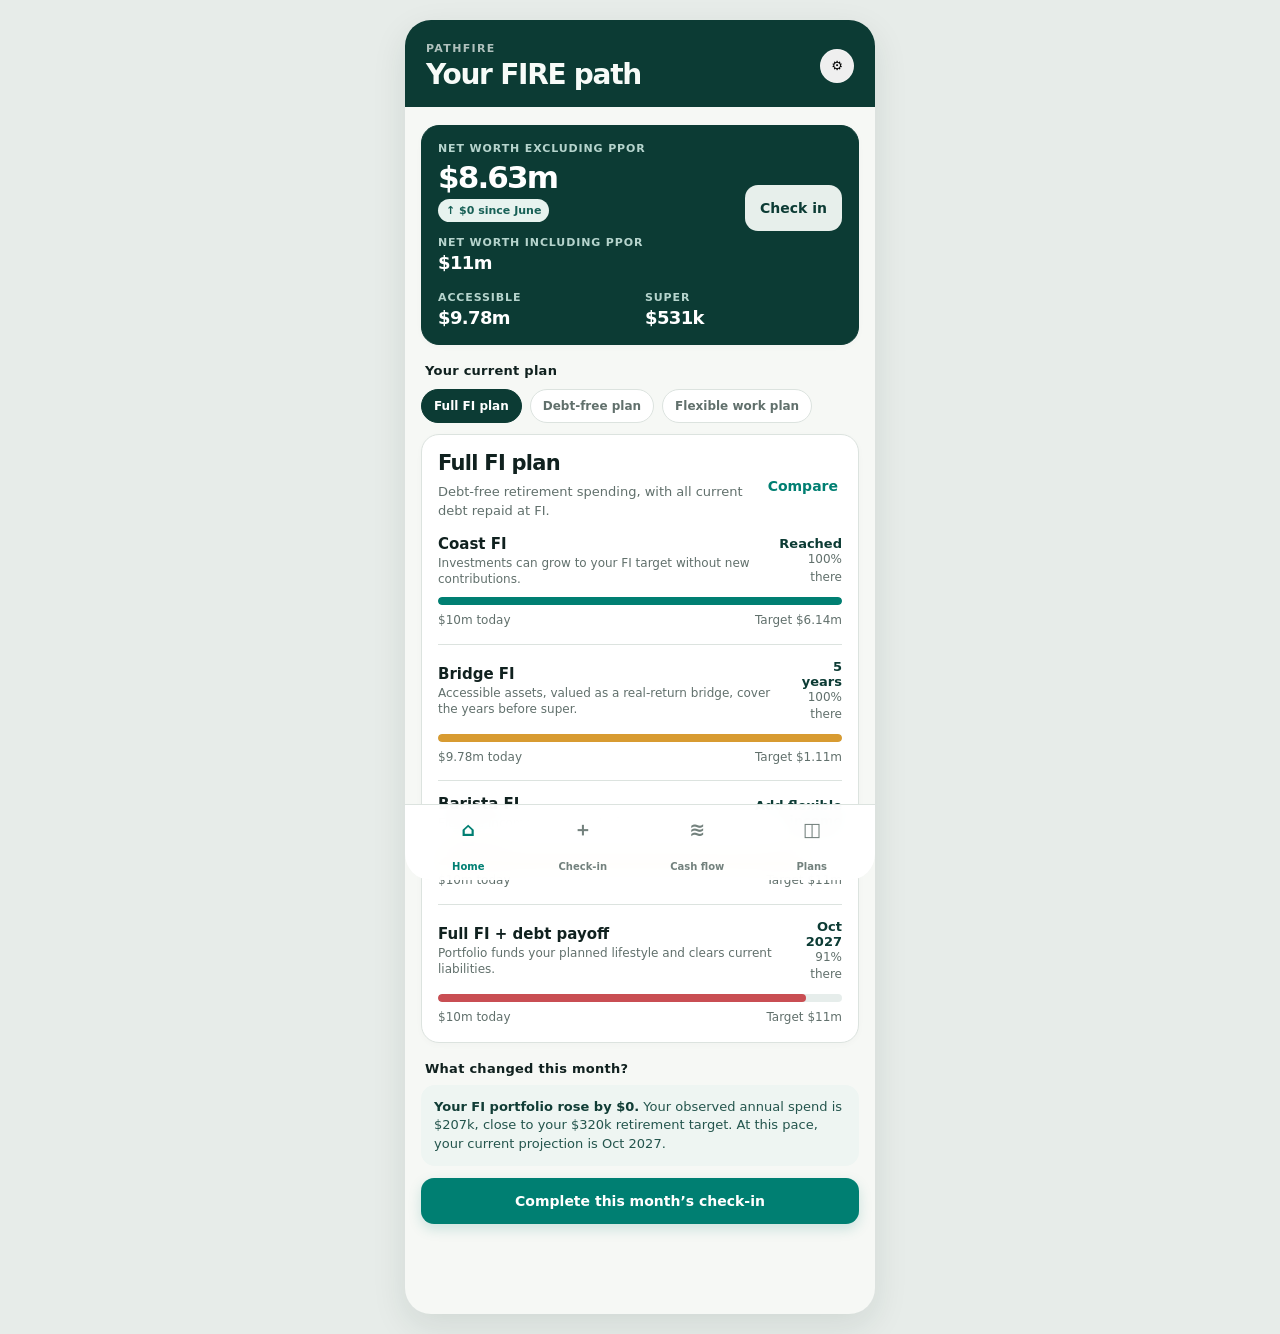
==== commit f0e69072: "fix(pathfire): enforce liquidity-aware FI projections" ====
--- a/projects/australian-fire-prototype/index.html
+++ b/projects/australian-fire-prototype/index.html
@@ -184,9 +184,11 @@
 function renameScenario(key,name){ const scenario=state.scenarios[key], trimmed=String(name||'').trim(); if(!scenario||!isCustomScenario(key)||!trimmed) return false; scenario.name=trimmed.slice(0,80); return true; }
 function deleteScenario(key){ if(!state.scenarios[key]||!isCustomScenario(key)) return false; delete state.scenarios[key]; if(state.activeScenario===key) state.activeScenario='current'; return true; }
 function normaliseState(candidate=state){
+  // Upgrade only the retired built-in demonstration data; preserve any genuine user-entered plan.
+  if(candidate?.profile?.age===40 && candidate?.profile?.retirementAge===52 && candidate?.assets?.some(asset=>asset.id==='cash'&&Number(asset.balance)===189000)) Object.assign(candidate,JSON.parse(JSON.stringify(defaultState)));
   candidate.profile ??={};
   candidate.profile.inflationRate ??= 2.5;
-  const legacySpend=Number(candidate.profile.retirementSpend), fallbackSpend=Number.isFinite(legacySpend)&&legacySpend>=0 ? legacySpend : 85000;
+  const legacySpend=Number(candidate.profile.retirementSpend), fallbackSpend=Number.isFinite(legacySpend)&&legacySpend>=0 ? legacySpend : defaultState.scenarios.current.spend;
   candidate.scenarios ??={};
   Object.entries(protectedScenarioNames).forEach(([key,name])=>{if(candidate.scenarios[key]) candidate.scenarios[key].name=name;});
   Object.values(candidate.scenarios).forEach(scenario=>{ if(!Number.isFinite(Number(scenario.spend))||Number(scenario.spend)<0) scenario.spend=fallbackSpend; delete scenario.workEndAge; });
@@ -304,19 +306,27 @@
   const netSpend=Math.max(0,spend-s.flexIncome);
   const full=netSpend/wr;
   const years=Math.max(0,workEndAge-p.age);
-  const coast=rr > -1 ? full/Math.pow(1+rr,years) : full;
-  const barista=Math.max(0,spend-s.flexIncome)/wr;
   const bridgeYears=Math.max(0,p.preservationAge-workEndAge);
-  const accessibleFiAssets=c.fiAssets.filter(asset=>asset.accessible), accessibleRealReturn=c.accessible ? accessibleFiAssets.reduce((total,asset)=>total+asset.balance*calculateRealReturn(asset.annualReturn,p.inflationRate),0)/c.accessible/100 : 0;
+  const accessibleFiAssets=c.fiAssets.filter(asset=>asset.accessible), restrictedFiAssets=c.fiAssets.filter(asset=>!asset.accessible);
+  const accessibleRealReturn=c.accessible ? accessibleFiAssets.reduce((total,asset)=>total+asset.balance*calculateRealReturn(asset.annualReturn,p.inflationRate),0)/c.accessible/100 : 0;
+  const restrictedRealReturn=c.superBal ? restrictedFiAssets.reduce((total,asset)=>total+asset.balance*calculateRealReturn(asset.annualReturn,p.inflationRate),0)/c.superBal/100 : 0;
   const bridge=bridgeYears===0 ? 0 : Math.abs(accessibleRealReturn)<1e-12 ? netSpend*bridgeYears : netSpend*(1-Math.pow(1+accessibleRealReturn,-bridgeYears))/accessibleRealReturn;
   const debtPayoff=Math.max(0,c.debt);
   const debtFreeCapitalRequired=full+debtPayoff;
   const target=debtFreeCapitalRequired;
-  const monthlyContribution=c.surplus;
-  let portfolio=c.fi, months=0;
-  while(portfolio<target && months<720){ portfolio=portfolio*Math.pow(1+rr,1/12)+monthlyContribution; months++; }
+  const coast=rr > -1 ? target/Math.pow(1+rr,years) : target;
+  const barista=target;
+  // Asset returns are total returns, so cash interest is not reinvested a second time as a contribution.
+  const monthlyContribution=c.manualIncome-c.totalExpenses;
+  let accessiblePortfolio=c.accessible, restrictedPortfolio=c.superBal, months=0;
+  while((accessiblePortfolio+restrictedPortfolio<target || accessiblePortfolio<bridge+debtPayoff) && months<720){
+    accessiblePortfolio=accessiblePortfolio*Math.pow(1+accessibleRealReturn,1/12)+monthlyContribution;
+    restrictedPortfolio=restrictedPortfolio*Math.pow(1+restrictedRealReturn,1/12);
+    months++;
+  }
+  const portfolio=accessiblePortfolio+restrictedPortfolio;
   const date=months<720?new Date(new Date().getFullYear(),new Date().getMonth()+months,1):null;
-  return {...s,spend,workEndAge,full,coast,barista,bridge,netSpend,debtPayoff,debtFreeCapitalRequired,target,years,monthlyContribution,realReturn:rr,accessibleRealReturn,projected:date ? date.toLocaleString('en-AU',{month:'short',year:'numeric'}) : 'Not reached', date};
+  return {...s,spend,workEndAge,full,coast,barista,bridge,netSpend,debtPayoff,debtFreeCapitalRequired,target,years,monthlyContribution,realReturn:rr,accessibleRealReturn,restrictedRealReturn,portfolio,accessiblePortfolio,restrictedPortfolio,projected:date ? date.toLocaleString('en-AU',{month:'short',year:'numeric'}) : 'Not reached', date};
 }
 function milestone(name,description,current,target,date,colour=''){ const pct=target?clamp(current/target*100,0,100):0; return `<div class="milestone"><div class="row"><div><div class="name">${name}</div><div class="description">${description}</div></div><div><div class="date">${date}</div><div class="small" style="text-align:right">${pct.toFixed(0)}% there</div></div></div><div class="progress ${colour}"><span style="width:${pct}%"></span></div><div class="row small"><span>${shortMoney(current)} today</span><span>Target ${shortMoney(target)}</span></div></div>`; }
 function dashboardSnapshotMetrics(history,current){
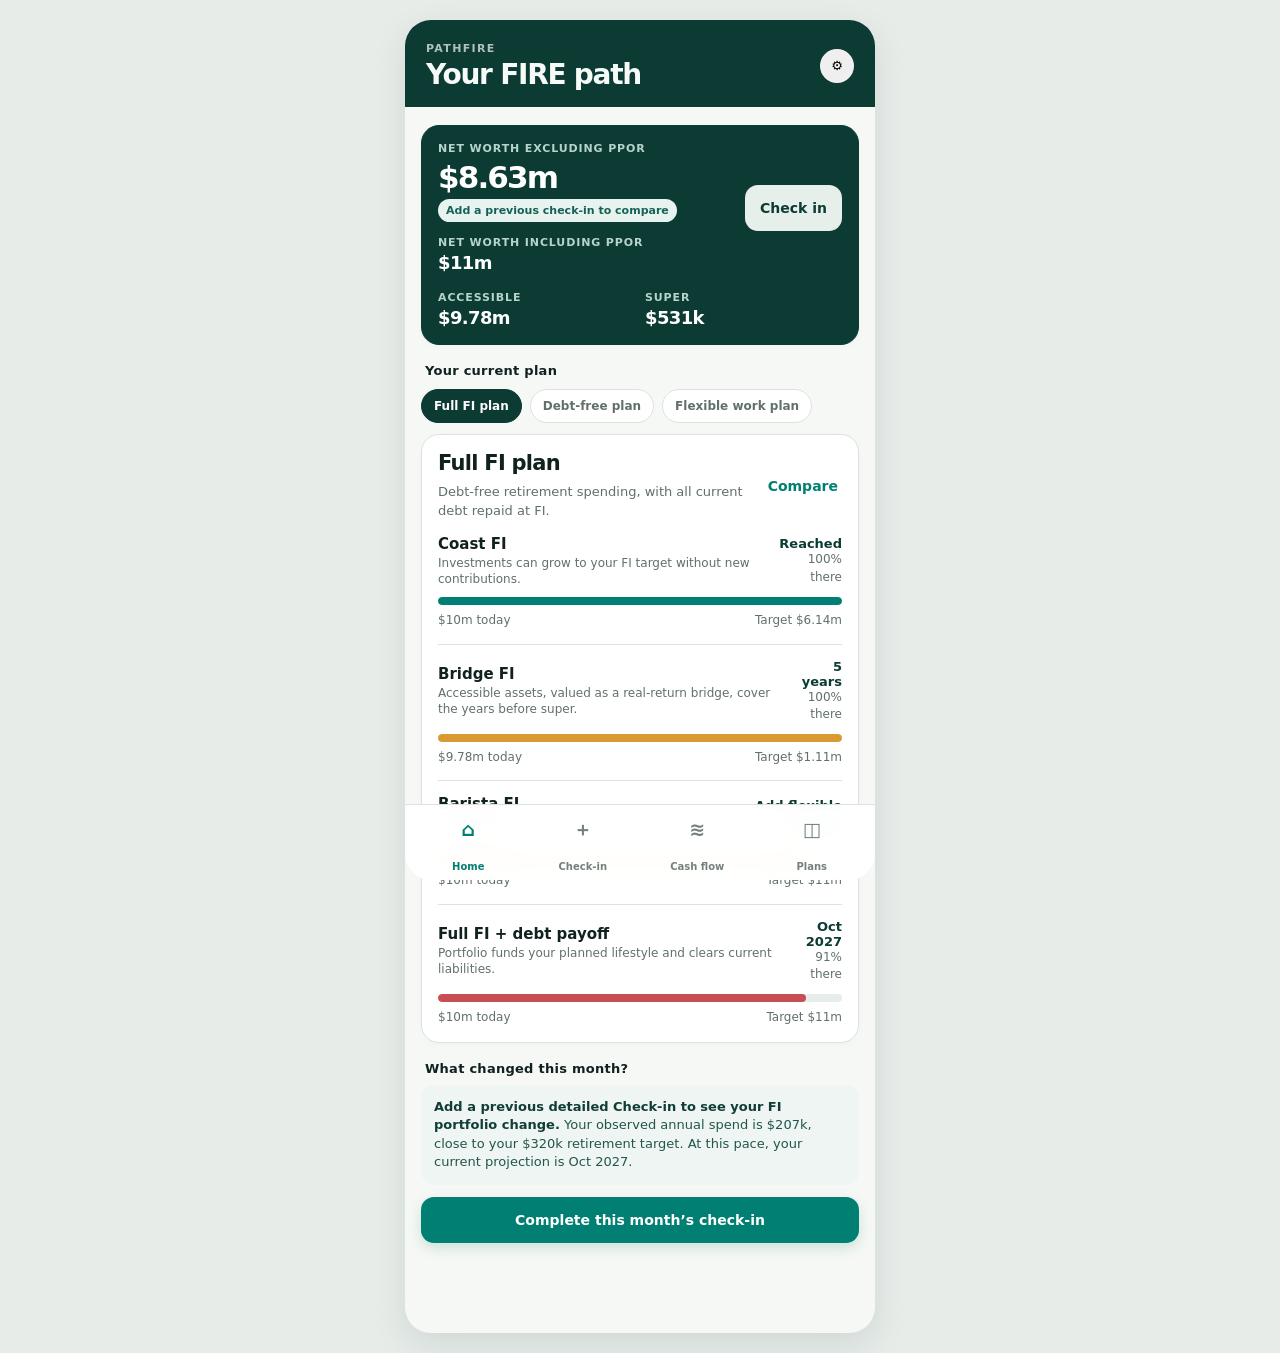
==== commit fb09235e: "fix(pathfire): correct dashboard monthly changes" ====
--- a/projects/australian-fire-prototype/index.html
+++ b/projects/australian-fire-prototype/index.html
@@ -86,6 +86,21 @@
   .chart .grid { position:absolute; inset:10px 0 24px; background:repeating-linear-gradient(to bottom,transparent,transparent 33%,#e7ecea 34%); }
   .chart svg { position:absolute; inset:0; width:100%; height:100%; overflow:visible; }
   .chart-labels { position:absolute; bottom:0; left:0; right:0; display:flex; justify-content:space-between; font-size:10px; color:var(--muted); }
+  .projection-chart { margin:16px 0 8px; }
+  .projection-chart svg { display:block; width:100%; height:auto; overflow:visible; }
+  .projection-chart .axis-label, .projection-chart .tick-label { fill:var(--muted); font-size:10px; }
+  .projection-chart .axis-label { font-weight:720; }
+  .projection-chart .grid-line { stroke:#dce3df; stroke-width:1; }
+  .projection-chart .axis-line { stroke:#aebdb7; stroke-width:1; }
+  .projection-chart .portfolio-line { fill:none; stroke:var(--teal); stroke-width:3; stroke-linecap:round; stroke-linejoin:round; }
+  .projection-chart .target-line { stroke:var(--rose); stroke-width:2; stroke-dasharray:5 4; }
+  .projection-chart .legend { display:flex; flex-wrap:wrap; gap:12px; margin:5px 0 0 44px; font-size:11px; color:var(--muted); }
+  .projection-chart .legend span::before { content:''; display:inline-block; width:14px; border-top:3px solid var(--teal); margin:0 5px 2px 0; vertical-align:middle; }
+  .projection-chart .legend .target-key::before { border-color:var(--rose); border-top-style:dashed; }
+  .dark .projection-chart .axis-label, .dark .projection-chart .tick-label, .dark .projection-chart .legend { fill:#c5ddd6; color:#c5ddd6; }
+  .dark .projection-chart .grid-line { stroke:rgba(255,255,255,.18); }
+  .dark .projection-chart .axis-line { stroke:rgba(255,255,255,.45); }
+  .dark .projection-chart .portfolio-line { stroke:#78d2c3; }
   .modal-backdrop { display:none; position:fixed; inset:0; background:rgba(11,25,22,.42); z-index:20; padding:18px; align-items:flex-end; }
   .modal-backdrop.show { display:flex; }
   .sheet { width:min(470px,100%); margin:auto; max-height:88vh; overflow:auto; background:var(--paper); border-radius:22px 22px 14px 14px; padding:18px 16px 24px; box-shadow:var(--shadow); animation:up .2s ease; }
@@ -300,7 +315,7 @@
   return {assets,debt,net:assets-debt,netExPpor:(assets-ppor)-(debt-pporDebt),assetEquity,accessible,superBal,fi,fiAssets,weightedRealReturn,manualIncome,cashIncome,cashInterestLines,income,expenses,interestLines,monthlyInterest,totalExpenses,surplus:income-totalExpenses};
 }
 function scenarioCalc(key=state.activeScenario){
-  const c=calc(), p=state.profile, s=state.scenarios[key];
+  const c=calc(cashflowSource()), p=state.profile, s=state.scenarios[key];
   const spend=Math.max(0,Number(s.spend)||0), workEndAge=p.retirementAge;
   const wr=p.withdrawalRate/100, rr=c.weightedRealReturn/100;
   const netSpend=Math.max(0,spend-s.flexIncome);
@@ -328,6 +343,27 @@
   const date=months<720?new Date(new Date().getFullYear(),new Date().getMonth()+months,1):null;
   return {...s,spend,workEndAge,full,coast,barista,bridge,netSpend,debtPayoff,debtFreeCapitalRequired,target,years,monthlyContribution,realReturn:rr,accessibleRealReturn,restrictedRealReturn,portfolio,accessiblePortfolio,restrictedPortfolio,projected:date ? date.toLocaleString('en-AU',{month:'short',year:'numeric'}) : 'Not reached', date};
 }
+function planProjectionSeries(key=state.activeScenario,horizonYears=30){
+  const plan=scenarioCalc(key), source=calc(cashflowSource()), years=Math.max(1,Math.min(60,Math.floor(Number(horizonYears)||30)));
+  let accessible=source.accessible, restricted=source.superBal;
+  const points=[{year:0,portfolio:accessible+restricted,target:plan.target}];
+  for(let year=1;year<=years;year++){
+    for(let month=0;month<12;month++){
+      accessible=accessible*Math.pow(1+plan.accessibleRealReturn,1/12)+plan.monthlyContribution;
+      restricted=restricted*Math.pow(1+plan.restrictedRealReturn,1/12);
+    }
+    points.push({year,portfolio:accessible+restricted,target:plan.target});
+  }
+  return points;
+}
+function projectionChart(key){
+  const plan=scenarioCalc(key), years=plan.projected==='Not reached'?30:Math.max(10,Math.min(30,Math.ceil((plan.date-new Date())/(365.25*24*60*60*1000))+2)), points=planProjectionSeries(key,years);
+  const width=360, height=190, left=48, right=12, top=16, bottom=34, max=Math.max(plan.target,...points.map(point=>point.portfolio),1), chartWidth=width-left-right, chartHeight=height-top-bottom;
+  const x=year=>left+year/years*chartWidth, y=value=>top+(1-Math.max(0,value)/max)*chartHeight, path=points.map((point,index)=>`${index?'L':'M'}${x(point.year).toFixed(1)},${y(point.portfolio).toFixed(1)}`).join(' ');
+  const ticks=[0,max/2,max], grid=ticks.map(value=>`<line class="grid-line" x1="${left}" y1="${y(value)}" x2="${width-right}" y2="${y(value)}"/><text class="tick-label" x="${left-6}" y="${y(value)+3}" text-anchor="end">${shortMoney(value)}</text>`).join('');
+  const xTicks=[0,Math.round(years/2),years].filter((value,index,values)=>values.indexOf(value)===index).map(year=>`<text class="tick-label" x="${x(year)}" y="${height-16}" text-anchor="middle">${year===0?'Now':`+${year}y`}</text>`).join('');
+  return `<div class="projection-chart"><svg viewBox="0 0 ${width} ${height}" role="img" aria-label="Capital projection chart"><title>Capital projection over time</title>${grid}<line class="axis-line" x1="${left}" y1="${top}" x2="${left}" y2="${height-bottom}"/><line class="axis-line" x1="${left}" y1="${height-bottom}" x2="${width-right}" y2="${height-bottom}"/><line class="target-line" x1="${left}" y1="${y(plan.target)}" x2="${width-right}" y2="${y(plan.target)}"/><path class="portfolio-line" d="${path}"/>${xTicks}<text class="axis-label" x="13" y="${height/2}" text-anchor="middle" transform="rotate(-90 13 ${height/2})">Dollar amount</text><text class="axis-label" x="${left+chartWidth/2}" y="${height-2}" text-anchor="middle">Time</text></svg><div class="legend"><span>Projected portfolio</span><span class="target-key">Capital required</span></div></div>`;
+}
 function milestone(name,description,current,target,date,colour=''){ const pct=target?clamp(current/target*100,0,100):0; return `<div class="milestone"><div class="row"><div><div class="name">${name}</div><div class="description">${description}</div></div><div><div class="date">${date}</div><div class="small" style="text-align:right">${pct.toFixed(0)}% there</div></div></div><div class="progress ${colour}"><span style="width:${pct}%"></span></div><div class="row small"><span>${shortMoney(current)} today</span><span>Target ${shortMoney(target)}</span></div></div>`; }
 function dashboardSnapshotMetrics(history,current){
   const latest=sortCheckins(history)[0];
@@ -335,8 +371,14 @@
   const metrics=checkinMetrics(latest), fiAssets=latest.assets.filter(asset=>asset.fi);
   return {net:metrics.net,netExPpor:metrics.netExPpor,accessible:fiAssets.filter(asset=>asset.accessible).reduce((total,asset)=>total+Math.max(0,Number(asset.balance)||0),0),superBal:fiAssets.filter(asset=>!asset.accessible).reduce((total,asset)=>total+Math.max(0,Number(asset.balance)||0),0)};
 }
-function renderDashboard(){ const c=calc(), s=scenarioCalc(), dashboard=dashboardSnapshotMetrics(state.history,c), historySpend=state.history.at(-1)?.spend??c.totalExpenses*12; const prev=state.history[state.history.length-2]?.net || c.net; const delta=c.net-prev; document.getElementById('dashboard').innerHTML=`
- <div class="card dark"><div class="row"><div><div class="metric-label">Net worth excluding PPOR</div><div class="hero-number">${shortMoney(dashboard.netExPpor)}</div><span class="pill">${delta>=0?'↑':'↓'} ${shortMoney(Math.abs(delta))} since June</span><div style="margin-top:14px"><div class="metric-label">Net worth including PPOR</div><div class="metric-value">${shortMoney(dashboard.net)}</div></div></div><button class="action secondary" onclick="showScreen('checkin')">Check in</button></div><div class="split" style="margin-top:18px"><div><div class="metric-label">Accessible</div><div class="metric-value">${shortMoney(dashboard.accessible)}</div></div><div><div class="metric-label">Super</div><div class="metric-value">${shortMoney(dashboard.superBal)}</div></div></div></div>
+function dashboardMonthOnMonthMetrics(history){
+  const [latest,previous]=sortCheckins(history), detailed=checkin=>Array.isArray(checkin?.assets)&&Array.isArray(checkin?.debts)&&checkin.income&&checkin.expenses;
+  if(!detailed(latest)||!detailed(previous)) return {netExPpor:0,fi:0,previousLabel:'',hasComparison:false};
+  const current=checkinMetrics(latest), prior=checkinMetrics(previous);
+  return {netExPpor:current.netExPpor-prior.netExPpor,fi:current.fi-prior.fi,previousLabel:previous.label,hasComparison:true};
+}
+function renderDashboard(){ const c=calc(), s=scenarioCalc(), dashboard=dashboardSnapshotMetrics(state.history,c), snapshots=sortCheckins(state.history), historySpend=snapshots[0]?.spend??c.totalExpenses*12, change=dashboardMonthOnMonthMetrics(state.history), changeLabel=change.hasComparison?`${change.netExPpor>=0?'↑':'↓'} ${shortMoney(Math.abs(change.netExPpor))} since ${change.previousLabel}`:'Add a previous check-in to compare'; document.getElementById('dashboard').innerHTML=`
+ <div class="card dark"><div class="row"><div><div class="metric-label">Net worth excluding PPOR</div><div class="hero-number">${shortMoney(dashboard.netExPpor)}</div><span class="pill">${changeLabel}</span><div style="margin-top:14px"><div class="metric-label">Net worth including PPOR</div><div class="metric-value">${shortMoney(dashboard.net)}</div></div></div><button class="action secondary" onclick="showScreen('checkin')">Check in</button></div><div class="split" style="margin-top:18px"><div><div class="metric-label">Accessible</div><div class="metric-value">${shortMoney(dashboard.accessible)}</div></div><div><div class="metric-label">Super</div><div class="metric-value">${shortMoney(dashboard.superBal)}</div></div></div></div>
  <div class="section-title">Your current plan</div>
  <div class="scenario-select">${scenarioButtons()}</div>
  <div class="card"><div class="row"><div><h2>${s.name}</h2><p class="sub">${s.note}</p></div><button class="action ghost" onclick="showScreen('plans')">Compare</button></div>
@@ -346,7 +388,7 @@
  ${milestone('Full FI + debt payoff','Portfolio funds your planned lifestyle and clears current liabilities.',c.fi,s.target,s.projected,'rose')}
  </div>
  <div class="section-title">What changed this month?</div>
- <div class="notice"><strong>Your FI portfolio rose by ${shortMoney(Math.max(0,c.fi-(state.history[state.history.length-2]?.fi||c.fi)))}.</strong> Your observed annual spend is ${shortMoney(historySpend)}, close to your ${shortMoney(s.spend)} retirement target. ${s.projected !== 'Not reached' ? `At this pace, your current projection is ${s.projected}.` : 'Your target is not reached under the current assumptions.'}</div>
+ <div class="notice"><strong>${change.hasComparison?`Your FI portfolio ${change.fi>=0?'rose':'fell'} by ${shortMoney(Math.abs(change.fi))} since ${change.previousLabel}.`:'Add a previous detailed Check-in to see your FI portfolio change.'}</strong> Your observed annual spend is ${shortMoney(historySpend)}, close to your ${shortMoney(s.spend)} retirement target. ${s.projected !== 'Not reached' ? `At this pace, your current projection is ${s.projected}.` : 'Your target is not reached under the current assumptions.'}</div>
  <div style="height:12px"></div><button class="action full" onclick="openCurrentCheckin()">Complete this month’s check-in</button>`; }
 function scenarioButtons(){return Object.entries(state.scenarios).map(([k,v])=>`<button class="${state.activeScenario===k?'active':''}" onclick="state.activeScenario='${k}';save();renderAll()">${v.name}</button>`).join('');}
 function incomeCheckinRows(){ return Object.entries(state.income).map(([name,value])=>`<div data-income-row="${encodeURIComponent(name)}" class="card" style="padding:14px;margin:12px 0"><label>Income source</label><input data-income-name value="${escapeHTML(name)}"><label>Monthly after-tax amount</label><div class="input-prefix"><span>$</span><input type="number" data-income-amount value="${value}"></div><button class="action ghost" style="color:#9c393e;margin-top:10px" onclick="deleteCheckinIncomeSource('${encodeURIComponent(name)}')">Delete income source</button></div>`).join(''); }
@@ -387,7 +429,7 @@
   }).join('');
 }
 function renderCashflow(){ const source=cashflowSource(), c=calc(source), annual=c.totalExpenses*12, target=scenarioCalc().spend; document.getElementById('cashflow').innerHTML=`<div class="form-header"><h2>Cash flow</h2><p class="sub">Uses your latest detailed Check-in when available, including calculated liability interest from its balances and rates.</p></div><div class="card"><div class="split"><div><div class="metric-label">Income this month</div><div class="metric-value">${money(c.income)}</div></div><div><div class="metric-label">Spent this month</div><div class="metric-value">${money(c.totalExpenses)}</div></div></div><div class="progress"><span style="width:${clamp(c.surplus/c.income*100,0,100)}%"></span></div><div class="row small"><span>Monthly surplus after interest</span><strong>${money(c.surplus)}</strong></div></div><div class="card"><div class="row"><div><h3>Income breakdown</h3><p class="sub">Current monthly income sources, including estimated interest on cash and savings.</p></div><button class="action ghost" onclick="openCheckinIncomeAndSpending()">Update</button></div>${[...incomeLines(source.income),...c.cashInterestLines].map(line=>`<div class="list-item"><div class="item-name">${escapeHTML(line.name)}</div><div class="item-value">${money(line.monthly)}</div></div>`).join('')}<div class="row small"><span>Total income</span><strong>${money(c.income)}/month</strong></div></div><div class="card"><div class="row"><div><h3>Spending categories</h3><p class="sub">Tap a value to adjust it.</p></div><button class="action ghost" onclick="openCheckinIncomeAndSpending()">Update</button></div>${Object.entries(source.expenses).map(([n,v])=>`<div class="list-item"><div class="item-name">${n}</div><div class="item-value">${money(v)}</div></div>`).join('')}<div class="row small"><span>Total spending</span><strong>${money(c.expenses)}/month</strong></div></div><div class="card"><div class="row"><div><h3>Automatic liability interest</h3><p class="sub">Calculated monthly from each liability balance and its annual interest rate.</p></div><button class="action ghost" onclick="showScreen('settings');openAssetEditor()">Manage</button></div>${c.interestLines.map(line=>`<div class="list-item"><div><div class="item-name">${line.name}</div><div class="item-meta">Automatic cash-flow line item</div></div><div class="item-value negative">${money(line.monthly)}</div></div>`).join('')}<div class="row small"><span>Total liability interest</span><strong>${money(c.monthlyInterest)}/month</strong></div></div><div class="card"><h3>Observed vs retirement lifestyle</h3><div class="chart"><div class="grid"></div><svg viewBox="0 0 400 150" preserveAspectRatio="none"><polyline fill="none" stroke="#007f72" stroke-width="4" stroke-linecap="round" stroke-linejoin="round" points="0,118 80,102 160,84 240,65 320,47 400,32"/><line x1="0" y1="60" x2="400" y2="60" stroke="#d89b31" stroke-width="2" stroke-dasharray="6 6"/></svg><div class="chart-labels"><span>Feb</span><span>Apr</span><span>Jun</span><span>Jul</span></div></div><div class="row small"><span>Observed annual run-rate: <strong>${money(annual)}</strong></span><span>Plan: <strong>${money(target)}</strong></span></div></div><div class="section-title">Cash-flow history</div><p class="sub" style="margin-top:-8px">Saved monthly income, spending and surplus, newest first.</p>${cashflowHistoryRows()}`; }
-function renderPlans(){ const c=calc(); const cards=Object.entries(state.scenarios).map(([k,s])=>{const x=scenarioCalc(k);return `<div class="card ${state.activeScenario===k?'dark':''}"><div class="row"><div><h3>${s.name}</h3><p class="${state.activeScenario===k?'small':'sub'}" style="margin-top:3px">${s.note}</p></div><button class="action ${state.activeScenario===k?'secondary':'ghost'}" onclick="state.activeScenario='${k}';save();renderAll()">${state.activeScenario===k?'Selected':'Use plan'}</button></div><div class="split" style="margin-top:15px"><div><div class="metric-label">Capital required</div><div class="metric-value">${'$'+(x.target/1000000).toFixed(2)+'m'}</div></div><div><div class="metric-label">Projection</div><div class="metric-value">${x.projected}</div></div></div>${k==='debtfree'?`<div class="card debt-free-breakdown" style="margin-top:12px;padding:14px"><div class="metric-label">Debt-free capital required</div><p class="small" style="margin:6px 0 10px">Formula: Full FI target + current debt payoff</p><div class="list-item"><span class="item-name">Full FI target</span><strong>${'$'+(x.full/1000000).toFixed(2)+'m'}</strong></div><div class="list-item"><span class="item-name">Current debt payoff</span><strong>${'$'+(x.debtPayoff/1000000).toFixed(2)+'m'}</strong></div><div class="row small"><span>Debt-free capital required</span><strong>${'$'+(x.debtFreeCapitalRequired/1000000).toFixed(2)+'m'}</strong></div><p class="small" style="margin-top:10px">This adds current debt as a one-off capital requirement. It does not automatically remove interest or repayments from the retirement-spending assumption, so adjust that assumption to avoid double-counting. Every plan's projection and funded percentage use this combined figure.</p></div>`:''}<div class="progress ${k==='debtfree'?'gold':''}"><span style="width:${clamp(c.fi/x.target*100,0,100)}%"></span></div><div class="row small"><span>${(c.fi/x.target*100).toFixed(0)}% funded</span><button class="action ghost" onclick="openScenarioEditor('${k}')">Edit assumptions</button></div></div>`}).join(''); document.getElementById('plans').innerHTML=`<div class="form-header"><h2>Plans</h2><p class="sub">Compare different futures against the same current snapshot.</p></div>${cards}<button class="action secondary full" onclick="addScenario()">+ Add a custom plan</button>`; }
+function renderPlans(){ const c=calc(); const cards=Object.entries(state.scenarios).map(([k,s])=>{const x=scenarioCalc(k);return `<div class="card ${state.activeScenario===k?'dark':''}"><div class="row"><div><h3>${s.name}</h3><p class="${state.activeScenario===k?'small':'sub'}" style="margin-top:3px">${s.note}</p></div><button class="action ${state.activeScenario===k?'secondary':'ghost'}" onclick="state.activeScenario='${k}';save();renderAll()">${state.activeScenario===k?'Selected':'Use plan'}</button></div><div class="split" style="margin-top:15px"><div><div class="metric-label">Capital required</div><div class="metric-value">${'$'+(x.target/1000000).toFixed(2)+'m'}</div></div><div><div class="metric-label">Projection</div><div class="metric-value">${x.projected}</div></div></div>${k==='debtfree'?`<div class="card debt-free-breakdown" style="margin-top:12px;padding:14px"><div class="metric-label">Debt-free capital required</div><p class="small" style="margin:6px 0 10px">Formula: Full FI target + current debt payoff</p><div class="list-item"><span class="item-name">Full FI target</span><strong>${'$'+(x.full/1000000).toFixed(2)+'m'}</strong></div><div class="list-item"><span class="item-name">Current debt payoff</span><strong>${'$'+(x.debtPayoff/1000000).toFixed(2)+'m'}</strong></div><div class="row small"><span>Debt-free capital required</span><strong>${'$'+(x.debtFreeCapitalRequired/1000000).toFixed(2)+'m'}</strong></div><p class="small" style="margin-top:10px">This adds current debt as a one-off capital requirement. It does not automatically remove interest or repayments from the retirement-spending assumption, so adjust that assumption to avoid double-counting. Every plan's projection and funded percentage use this combined figure.</p></div>`:''}${projectionChart(k)}<div class="row small"><span>${(c.fi/x.target*100).toFixed(0)}% funded</span><button class="action ghost" onclick="openScenarioEditor('${k}')">Edit assumptions</button></div></div>`}).join(''); document.getElementById('plans').innerHTML=`<div class="form-header"><h2>Plans</h2><p class="sub">Compare different futures against the same current snapshot.</p></div>${cards}<button class="action secondary full" onclick="addScenario()">+ Add a custom plan</button>`; }
 function renderSettings(){ const c=calc(), p=state.profile; document.getElementById('settings').innerHTML=`<div class="form-header"><h2>Plan settings</h2><p class="sub">Set the assumptions and starting position for your FI plan. Asset returns are set individually under Assets & debts.</p></div><div class="card"><label>Current age</label><input type="number" id="age" value="${p.age}"><label>Intended Full FI age</label><input type="number" id="retirementAge" value="${p.retirementAge}"><label>Super preservation age</label><input type="number" id="preservationAge" value="${p.preservationAge}"><label>Withdrawal rate</label><div class="input-prefix"><input type="number" id="withdrawalRate" step="0.1" value="${p.withdrawalRate}"><span>%</span></div><label>Annual inflation rate</label><div class="input-prefix"><input type="number" id="inflationRate" step="0.1" value="${p.inflationRate}"><span>%</span></div><p class="small" style="margin-top:7px">Each asset’s annualised return is converted to a real return using this inflation rate. Your FI projection uses the balance-weighted real return of FI assets: <strong>${c.weightedRealReturn.toFixed(2)}%</strong>.</p><p class="small" style="margin-top:12px">Set annual retirement spending separately in each plan’s <strong>Edit assumptions</strong> screen.</p><button class="action full" style="margin-top:20px" onclick="saveSettings()">Save assumptions</button></div><div class="card"><div class="row"><div><h3>Assets & debts</h3><p class="sub">Starting balances — enter these when you kick off your FI plan. Record later changes in monthly Check-ins.</p></div><button class="action ghost" onclick="openAssetEditor()">Manage</button></div><div class="list-item"><span class="item-name">Total assets</span><span class="item-value">${money(c.assets)}</span></div><div class="list-item"><span class="item-name">Total debt</span><span class="item-value negative">${money(c.debt)}</span></div></div><button class="action ghost" style="color:#9c393e" onclick="resetPrototype()">Reset demo data</button>`; }
 function saveSettings(){ ['age','retirementAge','preservationAge','withdrawalRate','inflationRate'].forEach(k=>state.profile[k]=Number(document.getElementById(k).value)||0);save();toast('Assumptions updated');renderAll(); }
 function openModal(content){document.getElementById('sheet').innerHTML=`<div class="sheet-handle"></div>${content}`;document.getElementById('modal').classList.add('show');}
